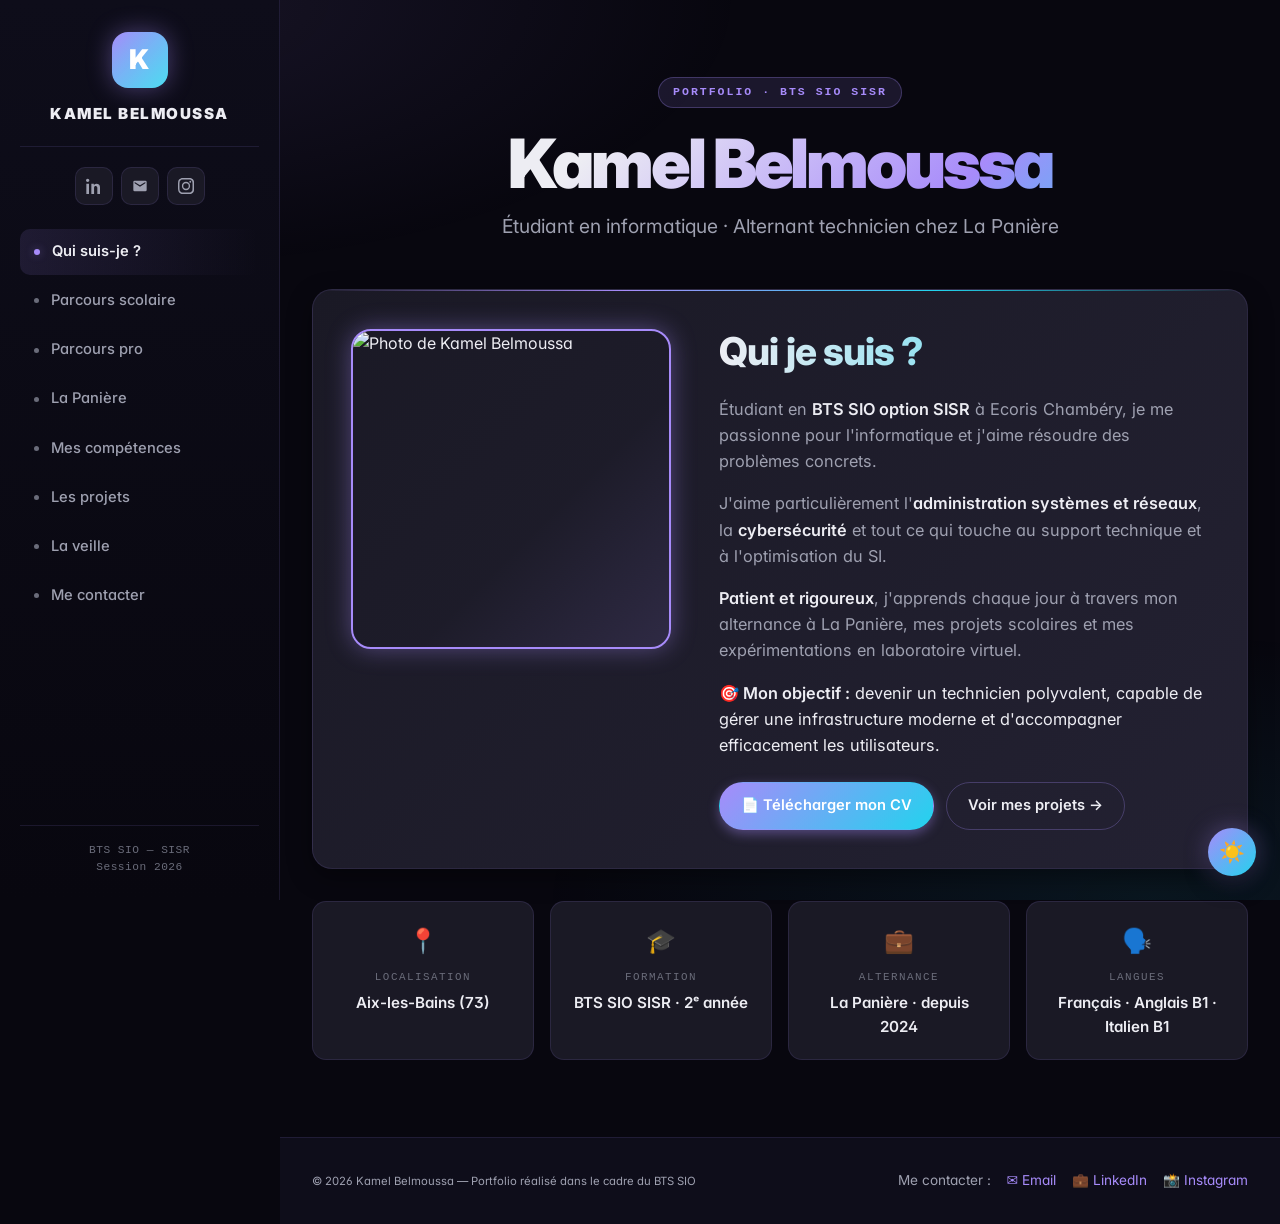
==== index.html @ 9eeab678 "Add files via upload" ====
<!doctype html>
<html lang="fr">
<head>
  <meta charset="utf-8" />
  <meta name="viewport" content="width=device-width, initial-scale=1" />
  <title>KAMEL BELMOUSSA — Portfolio</title>
  <meta name="description" content="Portfolio de Kamel Belmoussa — Étudiant BTS SIO option SISR à Ecoris Chambéry, alternant technicien informatique chez La Panière." />
  <!-- Open Graph (LinkedIn / réseaux sociaux) -->
  <meta property="og:type" content="website" />
  <meta property="og:title" content="KAMEL BELMOUSSA — Portfolio" />
  <meta property="og:description" content="Portfolio de Kamel Belmoussa — Étudiant BTS SIO option SISR à Ecoris Chambéry, alternant technicien informatique chez La Panière." />
  <meta property="og:image" content="images/photorecadree.jpg" />
  <meta property="og:locale" content="fr_FR" />
  <meta name="twitter:card" content="summary_large_image" />
  <meta name="twitter:title" content="KAMEL BELMOUSSA — Portfolio" />
  <meta name="twitter:description" content="Portfolio de Kamel Belmoussa — Étudiant BTS SIO option SISR à Ecoris Chambéry, alternant technicien informatique chez La Panière." />
  <meta name="twitter:image" content="images/photorecadree.jpg" />

  <link rel="icon" href="data:image/svg+xml,%3Csvg xmlns='http://www.w3.org/2000/svg' viewBox='0 0 100 100'%3E%3Crect width='100' height='100' rx='22' fill='%2305101a'/%3E%3Crect x='14' y='14' width='72' height='72' rx='16' fill='%2329c1b7'/%3E%3Ctext x='50' y='68' text-anchor='middle' font-size='54' font-family='Arial' font-weight='900' fill='%23fff'%3EK%3C/text%3E%3C/svg%3E" />
  <link rel="preconnect" href="https://fonts.googleapis.com" />
  <link rel="preconnect" href="https://fonts.gstatic.com" crossorigin />
  <link href="https://fonts.googleapis.com/css2?family=Inter:wght@400;500;600;700;800;900&display=swap" rel="stylesheet" />
  <link rel="stylesheet" href="style.css" />
  <script src="app.js" defer></script>
</head>
<body class="with-sidebar">

  <button id="mobile-toggle" aria-label="Menu">☰</button>

  <aside class="sidebar">
    <a class="brand" href="index.html">
      <div class="brand-logo">K</div>
      KAMEL BELMOUSSA
    </a>

    <div class="social-icons">
      <a href="https://www.linkedin.com/in/kamel-belmoussa-8895262b4/" target="_blank" rel="noopener" aria-label="LinkedIn" title="LinkedIn">
        <svg xmlns="http://www.w3.org/2000/svg" viewBox="0 0 24 24"><path d="M4.98 3.5C4.98 4.88 3.86 6 2.5 6S0 4.88 0 3.5 1.12 1 2.5 1 4.98 2.12 4.98 3.5zM.5 8.5h4V24h-4zM8 8.5h3.8v2.1h.1c.5-.9 1.7-2.1 3.6-2.1C19.4 8.5 21 10.4 21 14v10h-4v-8.6c0-2-.7-3.4-2.4-3.4-1.3 0-2.1.9-2.4 1.7-.1.3-.1.8-.1 1.3V24H8V8.5z"/></svg>
      </a>
      <a href="mailto:belmoussa01510@gmail.com" aria-label="Email" title="Email">
        <svg xmlns="http://www.w3.org/2000/svg" viewBox="0 0 24 24"><path d="M20 4H4a2 2 0 0 0-2 2v12a2 2 0 0 0 2 2h16a2 2 0 0 0 2-2V6a2 2 0 0 0-2-2zm0 4-8 5-8-5V6l8 5 8-5z"/></svg>
      </a>
      <a href="https://instagram.com/kmlb.1" target="_blank" rel="noopener" aria-label="Instagram" title="Instagram">
        <svg xmlns="http://www.w3.org/2000/svg" viewBox="0 0 24 24"><path d="M12 2.2c3.2 0 3.6 0 4.8.1 1.2.1 1.8.2 2.2.4.6.2 1 .5 1.4.9.4.4.7.8.9 1.4.2.4.4 1 .4 2.2.1 1.2.1 1.6.1 4.8s0 3.6-.1 4.8c-.1 1.2-.2 1.8-.4 2.2-.2.6-.5 1-.9 1.4-.4.4-.8.7-1.4.9-.4.2-1 .4-2.2.4-1.2.1-1.6.1-4.8.1s-3.6 0-4.8-.1c-1.2-.1-1.8-.2-2.2-.4-.6-.2-1-.5-1.4-.9-.4-.4-.7-.8-.9-1.4-.2-.4-.4-1-.4-2.2C2.2 15.6 2.2 15.2 2.2 12s0-3.6.1-4.8c.1-1.2.2-1.8.4-2.2.2-.6.5-1 .9-1.4.4-.4.8-.7 1.4-.9.4-.2 1-.4 2.2-.4C8.4 2.2 8.8 2.2 12 2.2M12 0C8.7 0 8.3 0 7.1.1 5.8.1 4.9.3 4.1.6c-.8.3-1.5.8-2.2 1.4C1.3 2.7.8 3.3.5 4.1.3 4.9.1 5.8.1 7.1 0 8.3 0 8.7 0 12s0 3.7.1 4.9c.1 1.3.3 2.2.6 3 .3.8.8 1.5 1.4 2.2.7.7 1.4 1.1 2.2 1.4.8.3 1.7.5 3 .6 1.2.1 1.6.1 4.9.1s3.7 0 4.9-.1c1.3-.1 2.2-.3 3-.6.8-.3 1.5-.8 2.2-1.4.7-.7 1.1-1.4 1.4-2.2.3-.8.5-1.7.6-3 .1-1.2.1-1.6.1-4.9s0-3.7-.1-4.9c-.1-1.3-.3-2.2-.6-3-.3-.8-.8-1.5-1.4-2.2C21.3 1.3 20.7.8 19.9.5c-.8-.2-1.7-.4-3-.4C15.7 0 15.3 0 12 0zm0 5.8A6.2 6.2 0 1 0 18.2 12 6.2 6.2 0 0 0 12 5.8zm0 10.3A4.1 4.1 0 1 1 16.1 12 4.1 4.1 0 0 1 12 16.1zm6.4-11.9a1.4 1.4 0 1 0 1.4 1.4 1.4 1.4 0 0 0-1.4-1.4z"/></svg>
      </a>
    </div>

    <nav>
    <a href="index.html" class="active">Qui suis-je ?</a>
    <a href="school.html">Parcours scolaire</a>
    <a href="work.html">Parcours pro</a>
    <a href="lapaniere.html">La Panière</a>
    <a href="skills.html">Mes compétences</a>
    <a href="projects.html">Les projets</a>
    <a href="veille.html">La veille</a>
    <a href="contact.html">Me contacter</a>
    </nav>

    <div class="sidebar-footer">
      BTS SIO — SISR<br/>Session 2026
    </div>
  </aside>

  <div class="page-layout">
    <div class="content">
      <main>

    <section class="hero section-fill">
      <div class="container">
        <div class="hero-header">
          <span class="eyebrow">Portfolio · BTS SIO SISR</span>
          <h1 class="hero-title">Kamel Belmoussa</h1>
          <p class="hero-subtitle">Étudiant en informatique · Alternant technicien chez La Panière</p>
        </div>

        <div class="hero-about">
          <div class="hero-photo">
            <img src="images/photorecadree.jpg" alt="Photo de Kamel Belmoussa" />
          </div>
          <div class="hero-text">
            <h2 style="margin-top:0">Qui je suis ?</h2>
            <p>
              Étudiant en <strong>BTS SIO option SISR</strong> à Ecoris Chambéry, je me passionne pour l'informatique et j'aime résoudre des problèmes concrets.
            </p>
            <p>
              J'aime particulièrement l'<strong>administration systèmes et réseaux</strong>, la <strong>cybersécurité</strong> et tout ce qui touche au support technique et à l'optimisation du SI.
            </p>
            <p>
              <strong>Patient et rigoureux</strong>, j'apprends chaque jour à travers mon alternance à La Panière, mes projets scolaires et mes expérimentations en laboratoire virtuel.
            </p>
            <p style="color:var(--text);">
              <strong>🎯 Mon objectif :</strong> devenir un technicien polyvalent, capable de gérer une infrastructure moderne et d'accompagner efficacement les utilisateurs.
            </p>
            <div class="hero-ctas">
              <a class="btn" href="BELMOUSSA_Kamel.pdf" target="_blank" rel="noopener">📄 Télécharger mon CV</a>
              <a class="btn ghost" href="projects.html">Voir mes projets →</a>
            </div>
          </div>
        </div>

        <div class="quick-facts">
          <div class="fact">
            <div class="fact-icon">📍</div>
            <div class="fact-label">Localisation</div>
            <div class="fact-value">Aix-les-Bains (73)</div>
          </div>
          <div class="fact">
            <div class="fact-icon">🎓</div>
            <div class="fact-label">Formation</div>
            <div class="fact-value">BTS SIO SISR · 2ᵉ année</div>
          </div>
          <div class="fact">
            <div class="fact-icon">💼</div>
            <div class="fact-label">Alternance</div>
            <div class="fact-value">La Panière · depuis 2024</div>
          </div>
          <div class="fact">
            <div class="fact-icon">🗣️</div>
            <div class="fact-label">Langues</div>
            <div class="fact-value">Français · Anglais B1 · Italien B1</div>
          </div>
        </div>
      </div>
    </section>
      </main>
    </div>
    <footer class="footer">
      <div class="container footer-inner">
        <small>© 2026 Kamel Belmoussa — Portfolio réalisé dans le cadre du BTS SIO</small>
        <div class="footer-actions">
          <span>Me contacter&nbsp;:</span>
          <a href="mailto:belmoussa01510@gmail.com">✉️ Email</a>
          <a href="https://www.linkedin.com/in/kamel-belmoussa-8895262b4/" target="_blank" rel="noopener">💼 LinkedIn</a>
          <a href="https://instagram.com/kmlb.1" target="_blank" rel="noopener">📸 Instagram</a>
        </div>
      </div>
    </footer>
  </div>

  <button id="theme-toggle" aria-label="Changer de thème" title="Changer de thème">🌙</button>
</body>
</html>
---- style.css ----
/* ============================================================
   KAMEL BELMOUSSA — Portfolio v3
   Design : "Modern Tech Editorial"
   Palette : violet électrique + cyan sur deep navy
============================================================ */

/* ===== TOKENS ===== */
:root {
  /* Surfaces */
  --bg-0: #08070f;
  --bg-1: #0e0d1a;
  --bg-2: #161523;
  --surface: #1a1925;
  --surface-2: #232132;

  /* Borders */
  --border: rgba(167, 139, 250, 0.12);
  --border-strong: rgba(167, 139, 250, 0.28);

  /* Text */
  --text: #ededf3;
  --text-muted: #9ea0b0;
  --text-dim: #6a6c7a;

  /* Accents */
  --accent: #a78bfa;          /* violet électrique */
  --accent-2: #22d3ee;        /* cyan électrique */
  --accent-warm: #fb923c;     /* ambre */
  --accent-soft: rgba(167, 139, 250, 0.12);
  --accent-glow: rgba(167, 139, 250, 0.4);
  --accent-2-glow: rgba(34, 211, 238, 0.3);

  /* Gradients réutilisables */
  --grad-primary: linear-gradient(135deg, var(--accent), var(--accent-2));
  --grad-surface: linear-gradient(135deg, var(--surface), var(--surface-2));

  /* Layout */
  --sidebar-w: 280px;
  --maxw: 1200px;

  /* Radius */
  --radius-sm: 8px;
  --radius-md: 14px;
  --radius-lg: 20px;
  --radius-full: 999px;

  /* Shadows */
  --shadow-sm: 0 1px 3px rgba(0,0,0,0.3);
  --shadow-md: 0 8px 24px rgba(0,0,0,0.4);
  --shadow-lg: 0 16px 40px rgba(0,0,0,0.5);
  --shadow-glow: 0 0 24px var(--accent-glow);
  --shadow-glow-cyan: 0 0 24px var(--accent-2-glow);

  /* Transitions */
  --t-fast: 0.15s ease;
  --t-base: 0.25s cubic-bezier(0.4, 0, 0.2, 1);
  --t-slow: 0.4s cubic-bezier(0.4, 0, 0.2, 1);

  /* Mono */
  --font-mono: 'JetBrains Mono', 'SF Mono', 'Consolas', monospace;
}

/* Light theme */
:root[data-theme="light"] {
  --bg-0: #fafafd;
  --bg-1: #ffffff;
  --bg-2: #f3f1f9;
  --surface: #ffffff;
  --surface-2: #f7f5fb;
  --border: rgba(124, 92, 250, 0.15);
  --border-strong: rgba(124, 92, 250, 0.32);
  --text: #1a1825;
  --text-muted: #565468;
  --text-dim: #8a8898;
  --accent: #7c5cff;
  --accent-soft: rgba(124, 92, 250, 0.08);
  --accent-glow: rgba(124, 92, 250, 0.25);
  --shadow-md: 0 8px 24px rgba(124, 92, 250, 0.08);
  --shadow-lg: 0 16px 40px rgba(124, 92, 250, 0.12);
}

/* ===== BASE ===== */
*, *::before, *::after { box-sizing: border-box; }
html { scroll-behavior: smooth; }
body {
  margin: 0;
  font-family: 'Inter', -apple-system, BlinkMacSystemFont, system-ui, sans-serif;
  font-size: 16px;
  line-height: 1.6;
  color: var(--text);
  background: var(--bg-0);
  -webkit-font-smoothing: antialiased;
  font-feature-settings: 'cv02', 'cv03', 'cv11', 'ss01';
}

/* Halo ambient en arrière-plan */
body::before {
  content: '';
  position: fixed;
  inset: 0;
  background:
    radial-gradient(ellipse 80% 50% at 10% 0%, rgba(167, 139, 250, 0.1), transparent 60%),
    radial-gradient(ellipse 80% 50% at 90% 100%, rgba(34, 211, 238, 0.08), transparent 60%);
  pointer-events: none;
  z-index: 0;
}

img { max-width: 100%; display: block; }
a { color: var(--accent); text-decoration: none; transition: color var(--t-fast); }
a:hover { color: var(--accent-2); }

/* ===== TYPOGRAPHY ===== */
h1, h2, h3, h4 {
  font-weight: 800;
  line-height: 1.15;
  letter-spacing: -0.025em;
  margin: 0 0 0.6em;
}
h1 { font-size: clamp(2.5rem, 5.5vw, 4.25rem); font-weight: 900; letter-spacing: -0.045em; }
h2 { font-size: clamp(1.75rem, 3vw, 2.5rem); }
h3 { font-size: 1.25rem; }
h4 { font-size: 1rem; }
p { margin: 0 0 1em; }
.muted { color: var(--text-muted); }
strong { color: var(--text); font-weight: 600; }

.eyebrow {
  display: inline-block;
  text-transform: uppercase;
  letter-spacing: 2px;
  font-size: 0.72rem;
  font-weight: 700;
  color: var(--accent);
  margin-bottom: 1rem;
  padding: 0.35rem 0.85rem;
  background: var(--accent-soft);
  border: 1px solid var(--border-strong);
  border-radius: var(--radius-full);
  font-family: var(--font-mono);
}

/* ===== LAYOUT ===== */
body.with-sidebar { display: flex; min-height: 100vh; position: relative; }

.sidebar {
  position: fixed;
  top: 0; left: 0; bottom: 0;
  width: var(--sidebar-w);
  background: linear-gradient(180deg, var(--bg-1), var(--bg-0));
  border-right: 1px solid var(--border);
  padding: 2rem 1.25rem 1.5rem;
  display: flex;
  flex-direction: column;
  overflow-y: auto;
  z-index: 100;
}
.sidebar::-webkit-scrollbar { width: 4px; }
.sidebar::-webkit-scrollbar-thumb { background: var(--border-strong); border-radius: 2px; }

.brand {
  display: block;
  text-align: center;
  font-weight: 900;
  font-size: 0.95rem;
  letter-spacing: 1.5px;
  color: var(--text);
  text-decoration: none;
  padding-bottom: 1.25rem;
  margin-bottom: 1.25rem;
  border-bottom: 1px solid var(--border);
  transition: transform var(--t-base);
}
.brand:hover { transform: translateY(-2px); color: var(--text); }
.brand-logo {
  width: 56px; height: 56px;
  margin: 0 auto 0.85rem;
  background: var(--grad-primary);
  border-radius: 16px;
  box-shadow: var(--shadow-glow);
  display: flex; align-items: center; justify-content: center;
  font-size: 1.7rem; font-weight: 900; color: #fff;
  position: relative;
  overflow: hidden;
}
.brand-logo::before {
  content: '';
  position: absolute; inset: 0;
  background: linear-gradient(135deg, transparent, rgba(255,255,255,0.2));
}

.social-icons {
  display: flex; justify-content: center; gap: 0.5rem;
  margin-bottom: 1.5rem;
}
.social-icons a {
  width: 38px; height: 38px;
  display: inline-flex; align-items: center; justify-content: center;
  background: var(--surface);
  border: 1px solid var(--border);
  border-radius: 10px;
  transition: all var(--t-base);
}
.social-icons a:hover {
  background: var(--accent-soft);
  border-color: var(--accent);
  transform: translateY(-2px);
  box-shadow: 0 4px 12px var(--accent-glow);
}
.social-icons svg {
  width: 16px; height: 16px;
  fill: var(--text-muted);
  transition: fill var(--t-fast);
}
.social-icons a:hover svg { fill: var(--accent); }

.sidebar nav {
  display: flex; flex-direction: column;
  gap: 0.2rem;
  flex: 1;
}
.sidebar nav a {
  position: relative;
  display: flex; align-items: center; gap: 0.7rem;
  padding: 0.7rem 0.9rem;
  border-radius: 10px;
  color: var(--text-muted);
  text-decoration: none;
  font-weight: 500;
  font-size: 0.92rem;
  transition: all var(--t-fast);
}
.sidebar nav a::before {
  content: '';
  width: 5px; height: 5px;
  border-radius: 50%;
  background: var(--text-dim);
  transition: all var(--t-base);
  flex-shrink: 0;
}
.sidebar nav a:hover {
  background: var(--surface);
  color: var(--text);
}
.sidebar nav a:hover::before { background: var(--accent); }
.sidebar nav a.active {
  background: linear-gradient(90deg, var(--accent-soft), transparent);
  color: var(--text);
  font-weight: 600;
}
.sidebar nav a.active::before {
  background: var(--accent);
  box-shadow: 0 0 8px var(--accent-glow);
  width: 6px; height: 6px;
}

.sidebar-footer {
  margin-top: 1.5rem;
  padding-top: 1rem;
  border-top: 1px solid var(--border);
  text-align: center;
  font-size: 0.7rem;
  color: var(--text-dim);
  line-height: 1.5;
  letter-spacing: 0.5px;
  font-family: var(--font-mono);
}

.page-layout {
  margin-left: var(--sidebar-w);
  width: calc(100% - var(--sidebar-w));
  min-height: 100vh;
  display: flex;
  flex-direction: column;
  position: relative;
  z-index: 1;
}
.content { flex: 1; }

.container {
  width: min(var(--maxw), 100%);
  margin: 0 auto;
  padding: 0 clamp(1rem, 3vw, 2rem);
}

.section { padding: clamp(2rem, 5vw, 4rem) 0; }
.section-fill { padding: clamp(3rem, 6vw, 5rem) 0; }

/* ===== HERO ===== */
.hero { position: relative; }
.hero-header { text-align: center; margin-bottom: 3rem; }
.hero-title {
  background: linear-gradient(135deg, var(--text) 30%, var(--accent) 70%, var(--accent-2));
  -webkit-background-clip: text;
  background-clip: text;
  -webkit-text-fill-color: transparent;
  margin-bottom: 0.5rem;
}
.hero-subtitle {
  color: var(--text-muted);
  font-size: clamp(1rem, 1.5vw, 1.2rem);
  max-width: 620px;
  margin: 0 auto;
}

.hero-about {
  display: grid;
  grid-template-columns: minmax(0, 320px) 1fr;
  gap: clamp(1.5rem, 4vw, 3rem);
  align-items: start;
  background: var(--grad-surface);
  border: 1px solid var(--border);
  border-radius: var(--radius-lg);
  padding: clamp(1.5rem, 3vw, 2.5rem);
  box-shadow: var(--shadow-md);
  margin-bottom: 2rem;
  position: relative;
  overflow: hidden;
}
.hero-about::before {
  content: '';
  position: absolute;
  top: 0; left: 0; right: 0;
  height: 1px;
  background: linear-gradient(90deg, transparent, var(--accent), var(--accent-2), transparent);
}
.hero-photo {
  position: relative;
  aspect-ratio: 1;
  border-radius: var(--radius-lg);
  overflow: hidden;
  border: 2px solid var(--accent);
  box-shadow: var(--shadow-glow);
}
.hero-photo img {
  width: 100%; height: 100%;
  object-fit: cover;
}
.hero-photo::after {
  content: '';
  position: absolute; inset: 0;
  background: linear-gradient(135deg, transparent 60%, var(--accent-soft));
  pointer-events: none;
}
.hero-text h2 {
  margin-top: 0;
  background: linear-gradient(90deg, var(--text), var(--accent-2));
  -webkit-background-clip: text;
  background-clip: text;
  -webkit-text-fill-color: transparent;
}
.hero-text p {
  color: var(--text-muted);
  font-size: 1.02rem;
}

.hero-ctas {
  display: flex; gap: 0.75rem;
  flex-wrap: wrap;
  margin-top: 1.5rem;
}

.quick-facts {
  display: grid;
  grid-template-columns: repeat(auto-fit, minmax(180px, 1fr));
  gap: 1rem;
}
.fact {
  background: var(--surface);
  border: 1px solid var(--border);
  border-radius: var(--radius-md);
  padding: 1.25rem;
  text-align: center;
  transition: all var(--t-base);
  position: relative;
  overflow: hidden;
}
.fact::before {
  content: '';
  position: absolute;
  top: 0; left: 0; right: 0;
  height: 2px;
  background: var(--grad-primary);
  opacity: 0;
  transition: opacity var(--t-base);
}
.fact:hover {
  border-color: var(--border-strong);
  transform: translateY(-3px);
  box-shadow: var(--shadow-md);
}
.fact:hover::before { opacity: 1; }
.fact-icon { font-size: 1.5rem; margin-bottom: 0.5rem; }
.fact-label {
  font-size: 0.68rem;
  text-transform: uppercase;
  letter-spacing: 1.5px;
  color: var(--text-dim);
  margin-bottom: 0.3rem;
  font-family: var(--font-mono);
}
.fact-value {
  color: var(--text);
  font-weight: 600;
  font-size: 0.95rem;
}

/* ===== BUTTONS ===== */
.btn {
  display: inline-flex; align-items: center; gap: 0.4rem;
  padding: 0.7rem 1.3rem;
  background: var(--grad-primary);
  color: #fff;
  font-weight: 600;
  font-size: 0.92rem;
  border: 1px solid transparent;
  border-radius: var(--radius-full);
  cursor: pointer;
  transition: all var(--t-base);
  text-decoration: none;
  box-shadow: 0 4px 12px var(--accent-glow);
  font-family: inherit;
}
.btn:hover {
  transform: translateY(-2px);
  box-shadow: 0 10px 24px var(--accent-glow);
  color: #fff;
}
.btn:active { transform: translateY(0); }
.btn.ghost {
  background: transparent;
  color: var(--text);
  border-color: var(--border-strong);
  box-shadow: none;
}
.btn.ghost:hover {
  background: var(--accent-soft);
  border-color: var(--accent);
  color: var(--accent);
}

/* ===== SKILLS ===== */
.skills-grid {
  display: grid;
  grid-template-columns: repeat(auto-fill, minmax(280px, 1fr));
  gap: 1.25rem;
  margin-bottom: 2.5rem;
}
.skill-card {
  background: var(--grad-surface);
  border: 1px solid var(--border);
  border-radius: var(--radius-md);
  padding: 1.6rem;
  transition: all var(--t-base);
  position: relative;
  overflow: hidden;
}
.skill-card::before {
  content: '';
  position: absolute; inset: 0;
  background: radial-gradient(circle at 100% 0%, var(--accent-soft), transparent 50%);
  opacity: 0;
  transition: opacity var(--t-base);
  pointer-events: none;
}
.skill-card:hover {
  border-color: var(--border-strong);
  transform: translateY(-4px);
  box-shadow: var(--shadow-md);
}
.skill-card:hover::before { opacity: 1; }
.skill-icon { font-size: 1.85rem; margin-bottom: 0.6rem; }
.skill-card h3 {
  color: var(--text);
  margin-bottom: 0.9rem;
  font-size: 1.1rem;
}
.skill-card ul {
  list-style: none;
  padding: 0; margin: 0;
}
.skill-card ul li {
  position: relative;
  padding-left: 1.3rem;
  margin-bottom: 0.5rem;
  color: var(--text-muted);
  font-size: 0.9rem;
  line-height: 1.5;
}
.skill-card ul li::before {
  content: '→';
  position: absolute;
  left: 0;
  color: var(--accent);
  font-weight: 700;
}

/* ===== TABS ===== */
.tabs {
  display: inline-flex;
  background: var(--surface);
  border: 1px solid var(--border);
  border-radius: var(--radius-full);
  padding: 0.3rem;
  margin-bottom: 1.5rem;
  flex-wrap: wrap;
  gap: 0.2rem;
}
.tab {
  padding: 0.55rem 1.1rem;
  background: transparent;
  border: none;
  color: var(--text-muted);
  font-weight: 600;
  font-size: 0.9rem;
  border-radius: var(--radius-full);
  cursor: pointer;
  transition: all var(--t-base);
  font-family: inherit;
}
.tab:hover { color: var(--text); }
.tab.active {
  background: var(--grad-primary);
  color: #fff;
  box-shadow: var(--shadow-glow);
}
.cards-grid.hidden { display: none; }

/* ===== PROJECTS ===== */
.cards-grid {
  display: grid;
  grid-template-columns: repeat(auto-fill, minmax(330px, 1fr));
  gap: 1.25rem;
}
.project {
  background: var(--grad-surface);
  border: 1px solid var(--border);
  border-radius: var(--radius-md);
  overflow: hidden;
  transition: all var(--t-base);
  display: flex;
  flex-direction: column;
}
.project:hover {
  border-color: var(--accent);
  transform: translateY(-4px);
  box-shadow: var(--shadow-md), var(--shadow-glow);
}
.project-figure {
  height: 140px;
  display: flex; align-items: center; justify-content: center;
  background: var(--bg-1);
  border-bottom: 1px solid var(--border);
  padding: 1.5rem;
  position: relative;
  overflow: hidden;
}
.project-figure::before {
  content: '';
  position: absolute; inset: 0;
  background:
    radial-gradient(circle at 20% 50%, var(--accent-soft), transparent 60%),
    radial-gradient(circle at 80% 50%, rgba(34, 211, 238, 0.08), transparent 60%);
}
.project-figure.logo img {
  max-height: 70px;
  max-width: 70%;
  object-fit: contain;
  position: relative;
  z-index: 1;
  filter: drop-shadow(0 4px 12px rgba(0,0,0,0.4));
}
.project-body {
  padding: 1.25rem;
  display: flex;
  flex-direction: column;
  flex: 1;
}
.project-body h3 {
  color: var(--text);
  margin-bottom: 0.5rem;
  font-size: 1.08rem;
}
.project-desc {
  color: var(--text-muted);
  font-size: 0.9rem;
  line-height: 1.55;
  margin-bottom: 1rem;
}
.project-tags {
  display: flex;
  flex-wrap: wrap;
  gap: 0.4rem;
  margin-bottom: 1rem;
}
.tag {
  padding: 0.2rem 0.7rem;
  background: var(--surface-2);
  border: 1px solid var(--border);
  color: var(--text-muted);
  border-radius: var(--radius-full);
  font-size: 0.7rem;
  font-weight: 600;
  font-family: var(--font-mono);
}
.project-actions {
  margin-top: auto;
  display: flex;
  flex-wrap: wrap;
  gap: 0.5rem;
}

/* ===== PROJECT DETAILS (expandable) ===== */
.project-details {
  margin: 0.6rem 0 0.8rem;
  padding-top: 0.8rem;
  border-top: 1px dashed var(--border);
}
.project-details summary {
  cursor: pointer;
  font-weight: 600;
  color: var(--accent);
  font-size: 0.85rem;
  list-style: none;
  user-select: none;
  display: inline-flex;
  align-items: center;
  gap: 0.4rem;
  padding: 0.45rem 0.9rem;
  border-radius: var(--radius-full);
  background: var(--accent-soft);
  border: 1px solid var(--border-strong);
  transition: all var(--t-base);
}
.project-details summary::-webkit-details-marker { display: none; }
.project-details summary::before {
  content: '▶';
  font-size: 0.6rem;
  transition: transform var(--t-base);
}
.project-details[open] summary::before {
  transform: rotate(90deg);
}
.project-details summary:hover {
  background: var(--accent);
  color: #fff;
  border-color: var(--accent);
}

.detail-block {
  margin-top: 0.85rem;
  padding: 0.95rem 1.05rem;
  background: var(--bg-1);
  border-radius: 10px;
  border-left: 3px solid var(--accent);
}
.detail-block h4 {
  margin: 0 0 0.4rem;
  font-size: 0.92rem;
  color: var(--text);
  font-weight: 700;
}
.detail-block p, .detail-block li {
  margin: 0;
  color: var(--text-muted);
  font-size: 0.87rem;
  line-height: 1.55;
}
.detail-block ul {
  margin: 0.3rem 0 0;
  padding-left: 1.2rem;
}
.detail-block li { margin-bottom: 0.25rem; }
.detail-block strong { color: var(--text); }

.tag-mini {
  display: inline-block;
  padding: 0.18rem 0.55rem;
  margin: 0.1rem 0.15rem 0.1rem 0;
  background: var(--surface);
  border: 1px solid var(--border-strong);
  color: var(--text);
  border-radius: 6px;
  font-size: 0.72rem;
  font-weight: 500;
  font-family: var(--font-mono);
}

/* ===== COMPETENCE TABLE ===== */
.competence-bloc {
  background: var(--grad-surface);
  border: 1px solid var(--border);
  border-radius: var(--radius-lg);
  padding: 1.6rem;
  margin-bottom: 1.5rem;
  position: relative;
  overflow: hidden;
}
.competence-bloc::before {
  content: '';
  position: absolute;
  top: 0; left: 0; bottom: 0;
  width: 4px;
  background: linear-gradient(180deg, var(--accent), var(--accent-2));
}
.competence-bloc-header {
  display: flex;
  gap: 1rem;
  align-items: flex-start;
  margin-bottom: 1.2rem;
  padding-bottom: 1rem;
  border-bottom: 1px solid var(--border);
}
.bloc-num {
  display: inline-flex; align-items: center; justify-content: center;
  min-width: 60px;
  height: 60px;
  padding: 0 0.5rem;
  background: var(--grad-primary);
  color: #fff;
  font-weight: 900;
  font-size: 1.5rem;
  border-radius: 14px;
  box-shadow: var(--shadow-glow);
  flex-shrink: 0;
  letter-spacing: -0.02em;
  font-family: var(--font-mono);
}
.bloc-num.bloc-sisr {
  background: linear-gradient(135deg, var(--accent-2), #06b6d4);
  box-shadow: var(--shadow-glow-cyan);
}
.competence-bloc-header h3 {
  margin: 0 0 0.3rem;
  font-size: 1.15rem;
  color: var(--text);
}
.competence-bloc-header h3 small {
  color: var(--accent);
  font-weight: 600;
  font-size: 0.85rem;
}
.competence-bloc-header p {
  margin: 0;
  color: var(--text-muted);
  font-size: 0.9rem;
}

.competence-table-wrapper {
  overflow-x: auto;
  border-radius: var(--radius-sm);
}
.competence-table {
  width: 100%;
  border-collapse: collapse;
  font-size: 0.9rem;
  min-width: 600px;
}
.competence-table thead th {
  text-align: left;
  padding: 0.85rem 1rem;
  background: var(--bg-1);
  color: var(--text-muted);
  font-weight: 700;
  font-size: 0.7rem;
  text-transform: uppercase;
  letter-spacing: 1.5px;
  border-bottom: 1px solid var(--border-strong);
  font-family: var(--font-mono);
}
.competence-table tbody td {
  padding: 0.95rem 1rem;
  border-bottom: 1px solid var(--border);
  color: var(--text);
  vertical-align: top;
}
.competence-table tbody tr {
  transition: background var(--t-fast);
}
.competence-table tbody tr:hover {
  background: var(--accent-soft);
}
.competence-table tbody tr:last-child td { border-bottom: none; }
.competence-table td:first-child {
  color: var(--accent);
  white-space: nowrap;
  font-size: 0.95rem;
  width: 100px;
  font-family: var(--font-mono);
  font-weight: 700;
}
.competence-table td:nth-child(2) {
  color: var(--text-muted);
}

.proj-tag {
  display: inline-block;
  padding: 0.22rem 0.65rem;
  margin: 0.18rem 0.18rem 0.18rem 0;
  background: var(--accent-soft);
  border: 1px solid var(--border-strong);
  color: var(--accent);
  border-radius: var(--radius-full);
  font-size: 0.74rem;
  font-weight: 600;
  white-space: nowrap;
}
.proj-tag.pro {
  background: rgba(34, 211, 238, 0.1);
  border-color: rgba(34, 211, 238, 0.3);
  color: var(--accent-2);
}
.proj-tag.school {
  background: rgba(251, 146, 60, 0.1);
  border-color: rgba(251, 146, 60, 0.3);
  color: var(--accent-warm);
}

/* ===== VEILLE ===== */
.veille-intro {
  background: var(--grad-surface);
  border: 1px solid var(--border);
  border-radius: var(--radius-md);
  padding: 1.5rem 1.8rem;
  margin-bottom: 1.5rem;
  position: relative;
  overflow: hidden;
}
.veille-intro::before {
  content: '';
  position: absolute;
  top: 0; left: 0; right: 0;
  height: 2px;
  background: linear-gradient(90deg, var(--accent), var(--accent-2), transparent);
}
.veille-intro p { margin: 0; color: var(--text-muted); }
.veille-intro p + p { margin-top: 0.5rem; }

.veille-filters {
  display: flex;
  gap: 0.5rem;
  flex-wrap: wrap;
  margin-bottom: 1.5rem;
  position: relative;
  z-index: 2;
}
.filter-btn {
  padding: 0.55rem 1.1rem;
  background: var(--surface);
  border: 1px solid var(--border);
  color: var(--text-muted);
  border-radius: var(--radius-full);
  cursor: pointer;
  font-size: 0.85rem;
  font-weight: 600;
  transition: all var(--t-base);
  font-family: inherit;
  display: inline-flex;
  align-items: center;
  gap: 0.4rem;
}
.filter-btn:hover {
  color: var(--text);
  border-color: var(--border-strong);
  transform: translateY(-1px);
}
.filter-btn.active {
  background: var(--grad-primary);
  border-color: transparent;
  color: #fff;
  box-shadow: var(--shadow-glow);
}

.veille-grid {
  display: grid;
  grid-template-columns: repeat(auto-fill, minmax(340px, 1fr));
  gap: 1.2rem;
}
.veille-item {
  background: var(--grad-surface);
  border: 1px solid var(--border);
  border-radius: var(--radius-md);
  padding: 1.5rem;
  transition: all var(--t-base);
  display: flex;
  flex-direction: column;
  position: relative;
  overflow: hidden;
  text-decoration: none;
  color: inherit;
}
a.veille-item { cursor: pointer; }
.veille-item::before {
  content: '';
  position: absolute;
  top: 0; left: 0;
  width: 3px;
  height: 100%;
  background: linear-gradient(180deg, var(--accent), var(--accent-2));
  transform: scaleY(0);
  transform-origin: top;
  transition: transform var(--t-base);
}
.veille-item:hover {
  border-color: var(--border-strong);
  transform: translateY(-3px);
  box-shadow: var(--shadow-md);
}
.veille-item:hover::before { transform: scaleY(1); }
.veille-meta {
  display: flex;
  justify-content: space-between;
  align-items: center;
  font-size: 0.7rem;
  color: var(--text-dim);
  text-transform: uppercase;
  letter-spacing: 1px;
  font-weight: 700;
  margin-bottom: 0.6rem;
  font-family: var(--font-mono);
}
.veille-source { color: var(--accent); }
.veille-item h3 {
  margin: 0 0 0.6rem;
  font-size: 1.05rem;
  line-height: 1.35;
  color: var(--text);
  transition: color var(--t-fast);
}
a.veille-item:hover h3 { color: var(--accent); }
.veille-item p {
  color: var(--text-muted);
  font-size: 0.9rem;
  margin: 0 0 1rem;
  flex: 1;
}
.veille-item .read-more {
  color: var(--accent);
  font-weight: 600;
  font-size: 0.88rem;
  display: inline-flex;
  align-items: center;
  gap: 0.3rem;
  transition: gap var(--t-base);
  margin-top: auto;
}
a.veille-item:hover .read-more { gap: 0.6rem; }
.veille-theme {
  display: inline-block;
  padding: 0.2rem 0.65rem;
  background: var(--bg-1);
  border: 1px solid var(--border);
  border-radius: var(--radius-full);
  font-size: 0.68rem;
  color: var(--text-muted);
  margin-bottom: 0.8rem;
  font-weight: 600;
  width: fit-content;
  font-family: var(--font-mono);
  text-transform: uppercase;
  letter-spacing: 1px;
}

/* ===== TIMELINE ===== */
.timeline-card {
  background: var(--grad-surface);
  border: 1px solid var(--border);
  border-radius: var(--radius-lg);
  padding: 2rem 2rem 1rem;
  position: relative;
  overflow: hidden;
}
.timeline-card::before {
  content: '';
  position: absolute;
  top: 0; left: 0; right: 0;
  height: 1px;
  background: linear-gradient(90deg, transparent, var(--accent), var(--accent-2), transparent);
}
.timeline {
  list-style: none;
  margin: 0;
  padding: 0 0 0 1.5rem;
  position: relative;
}
.timeline::before {
  content: '';
  position: absolute;
  left: 5px;
  top: 8px;
  bottom: 8px;
  width: 2px;
  background: linear-gradient(180deg, var(--accent), var(--accent-2));
  opacity: 0.5;
}
.timeline-item {
  position: relative;
  padding: 0 0 1.5rem 1.2rem;
}
.timeline-item:last-child { padding-bottom: 0; }
.timeline-dot {
  position: absolute;
  left: -1.55rem;
  top: 0.4rem;
  width: 14px;
  height: 14px;
  border-radius: 50%;
  background: var(--accent);
  border: 3px solid var(--bg-0);
  box-shadow: 0 0 0 2px var(--accent), 0 0 12px var(--accent-glow);
}
.timeline-title {
  margin: 0 0 0.3rem;
  color: var(--text);
  font-size: 1.05rem;
  font-weight: 700;
}
.timeline-range {
  font-size: 0.78rem;
  color: var(--accent);
  font-weight: 600;
  text-transform: uppercase;
  letter-spacing: 1px;
  margin-bottom: 0.5rem;
  font-family: var(--font-mono);
}
.timeline-desc {
  color: var(--text-muted);
  font-size: 0.92rem;
  line-height: 1.55;
  margin: 0;
}

/* ===== INFO GRID / CARDS (lapaniere) ===== */
.info-grid {
  display: grid;
  grid-template-columns: repeat(auto-fit, minmax(280px, 1fr));
  gap: 1.1rem;
  margin-top: 1.5rem;
}
.info-card {
  background: var(--grad-surface);
  border: 1px solid var(--border);
  border-radius: var(--radius-md);
  padding: 1.4rem;
  transition: all var(--t-base);
  position: relative;
  overflow: hidden;
}
.info-card::before {
  content: '';
  position: absolute;
  top: 0; left: 0;
  width: 100%;
  height: 2px;
  background: var(--grad-primary);
  transform: scaleX(0);
  transform-origin: left;
  transition: transform var(--t-base);
}
.info-card:hover {
  transform: translateY(-3px);
  border-color: var(--border-strong);
  box-shadow: var(--shadow-md);
}
.info-card:hover::before { transform: scaleX(1); }
.info-card h4 {
  margin: 0 0 0.5rem;
  font-size: 1rem;
  color: var(--text);
}
.info-card p {
  margin: 0;
  color: var(--text-muted);
  font-size: 0.9rem;
  line-height: 1.55;
}

/* ===== COMPANY CARD (lapaniere) ===== */
.company-card {
  background: var(--grad-surface);
  border: 1px solid var(--border);
  border-radius: var(--radius-lg);
  padding: clamp(1.5rem, 3vw, 2.2rem);
  margin-bottom: 1.5rem;
  position: relative;
  overflow: hidden;
}
.company-card::before {
  content: '';
  position: absolute;
  top: 0; left: 0; right: 0;
  height: 1px;
  background: linear-gradient(90deg, transparent, var(--accent), var(--accent-2), transparent);
}
.company-card h3 { color: var(--text); }
.company-card p { color: var(--text-muted); }

/* ===== FOOTER ===== */
.footer {
  margin-top: auto;
  padding: 2rem 0;
  border-top: 1px solid var(--border);
  background: var(--bg-1);
  font-size: 0.85rem;
  color: var(--text-muted);
}
.footer-inner {
  display: flex;
  justify-content: space-between;
  align-items: center;
  flex-wrap: wrap;
  gap: 1rem;
}
.footer-actions {
  display: flex;
  gap: 1rem;
  align-items: center;
  flex-wrap: wrap;
}

/* ===== CTA BLOCK ===== */
.cta-block {
  margin-top: 2rem;
  padding: 1.85rem;
  background: linear-gradient(135deg, var(--accent-soft), rgba(34, 211, 238, 0.05));
  border: 1px solid var(--border-strong);
  border-radius: var(--radius-md);
  text-align: center;
  position: relative;
  overflow: hidden;
}
.cta-block::before {
  content: '';
  position: absolute;
  top: 0; left: 0; right: 0;
  height: 2px;
  background: var(--grad-primary);
}
.cta-block h3 { margin: 0 0 0.6rem; }
.cta-block p {
  color: var(--text-muted);
  margin-bottom: 1rem;
}
.cta-block .btn { margin: 0.25rem; }

/* ===== ANIMATIONS ===== */
@keyframes fadeInUp {
  from { opacity: 0; transform: translateY(15px); }
  to { opacity: 1; transform: translateY(0); }
}
.hero-about, .skill-card, .project, .veille-item,
.timeline-item, .fact, .info-card, .competence-bloc {
  animation: fadeInUp 0.5s cubic-bezier(0.4, 0, 0.2, 1) backwards;
}
.skill-card:nth-child(1), .project:nth-child(1), .veille-item:nth-child(1),
.fact:nth-child(1), .timeline-item:nth-child(1), .info-card:nth-child(1) { animation-delay: 0.05s; }
.skill-card:nth-child(2), .project:nth-child(2), .veille-item:nth-child(2),
.fact:nth-child(2), .timeline-item:nth-child(2), .info-card:nth-child(2) { animation-delay: 0.12s; }
.skill-card:nth-child(3), .project:nth-child(3), .veille-item:nth-child(3),
.fact:nth-child(3), .timeline-item:nth-child(3), .info-card:nth-child(3) { animation-delay: 0.19s; }
.skill-card:nth-child(4), .project:nth-child(4), .veille-item:nth-child(4),
.fact:nth-child(4), .timeline-item:nth-child(4), .info-card:nth-child(4) { animation-delay: 0.26s; }
.skill-card:nth-child(5), .project:nth-child(5), .veille-item:nth-child(5),
.info-card:nth-child(5) { animation-delay: 0.33s; }
.skill-card:nth-child(6), .project:nth-child(6), .veille-item:nth-child(6),
.info-card:nth-child(6) { animation-delay: 0.40s; }

/* ===== TOGGLE BUTTONS (mobile/theme) ===== */
#mobile-toggle {
  display: none;
  position: fixed;
  top: 1rem;
  left: 1rem;
  z-index: 200;
  width: 44px; height: 44px;
  background: var(--surface);
  border: 1px solid var(--border-strong);
  border-radius: 12px;
  color: var(--text);
  font-size: 1.2rem;
  cursor: pointer;
  backdrop-filter: blur(10px);
}

#theme-toggle {
  position: fixed;
  bottom: 1.5rem;
  right: 1.5rem;
  width: 48px; height: 48px;
  border-radius: 50%;
  background: var(--grad-primary);
  color: #fff;
  border: none;
  font-size: 1.3rem;
  cursor: pointer;
  box-shadow: var(--shadow-md), var(--shadow-glow);
  transition: all var(--t-base);
  z-index: 100;
}
#theme-toggle:hover {
  transform: rotate(20deg) scale(1.05);
}

/* ===== RESPONSIVE ===== */
@media (max-width: 960px) {
  .hero-about { grid-template-columns: 1fr; text-align: center; }
  .hero-photo { max-width: 280px; margin: 0 auto; }
  .hero-ctas { justify-content: center; }
}

@media (max-width: 720px) {
  :root { --sidebar-w: 0px; }
  .sidebar {
    width: 280px;
    transform: translateX(-100%);
    transition: transform var(--t-base);
  }
  body.sidebar-open .sidebar { transform: translateX(0); }
  body.sidebar-open::after {
    content: '';
    position: fixed;
    inset: 0;
    background: rgba(0,0,0,0.5);
    z-index: 99;
    backdrop-filter: blur(2px);
  }
  .page-layout { margin-left: 0; width: 100%; }
  #mobile-toggle { display: flex; align-items: center; justify-content: center; }

  .competence-bloc-header { flex-direction: column; gap: 0.6rem; }
  .competence-table { font-size: 0.82rem; min-width: 500px; }
  .competence-table thead th,
  .competence-table tbody td { padding: 0.7rem 0.6rem; }
  .detail-block { padding: 0.7rem 0.85rem; }
  .footer-inner { flex-direction: column; text-align: center; }
  .timeline-card { padding: 1.5rem 1.25rem 1rem; }
}

/* ============================================================
   PATCH v4 — Page Contact + Chiffres clés
============================================================ */

/* === Stats / Chiffres clés (index.html) === */
.stats-section { margin-top: 1.5rem; }
.stats-title {
  font-size: 1rem;
  text-transform: uppercase;
  letter-spacing: 2px;
  color: var(--text-muted);
  font-weight: 700;
  margin-bottom: 1rem;
  text-align: center;
}
.fact.stat {
  text-align: center;
  padding: 1.5rem 1rem;
}
.stat-number {
  font-size: 2.4rem;
  font-weight: 900;
  color: var(--accent);
  line-height: 1;
  letter-spacing: -0.03em;
  margin-bottom: 0.5rem;
  background: linear-gradient(135deg, var(--accent), var(--accent-2));
  -webkit-background-clip: text;
  background-clip: text;
  -webkit-text-fill-color: transparent;
}
.stat-number span {
  font-size: 1.4rem;
  vertical-align: super;
  -webkit-text-fill-color: var(--accent);
  margin-left: 2px;
}
.fact.stat .fact-label {
  margin-top: 0;
  font-size: 0.78rem;
  color: var(--text);
  font-weight: 600;
}

/* === Bandeau de disponibilité === */
.availability-banner {
  display: flex;
  align-items: center;
  gap: 0.85rem;
  padding: 1rem 1.5rem;
  margin-bottom: 2rem;
  background: linear-gradient(135deg, var(--accent-soft), rgba(34, 211, 238, 0.05));
  border: 1px solid var(--border-strong);
  border-radius: var(--radius-md);
  position: relative;
  overflow: hidden;
}
.availability-banner::before {
  content: '';
  position: absolute;
  top: 0; left: 0; right: 0;
  height: 2px;
  background: var(--grad-primary);
}
.status-dot {
  width: 12px;
  height: 12px;
  border-radius: 50%;
  background: #10b981;
  box-shadow: 0 0 12px #10b981;
  flex-shrink: 0;
  animation: pulse 2s infinite;
}
@keyframes pulse {
  0%, 100% { box-shadow: 0 0 0 0 rgba(16, 185, 129, 0.7); }
  50% { box-shadow: 0 0 0 8px rgba(16, 185, 129, 0); }
}
.availability-text {
  color: var(--text);
  font-size: 0.95rem;
}
.availability-text strong {
  color: var(--accent);
}

/* === Layout 2 colonnes contact === */
.contact-layout {
  display: grid;
  grid-template-columns: minmax(0, 320px) 1fr;
  gap: 1.5rem;
  align-items: flex-start;
}

/* === Colonne infos contact === */
.contact-info h3,
.contact-form-wrap h3 {
  font-size: 1.1rem;
  margin-bottom: 1rem;
  color: var(--text);
}

.contact-card {
  display: flex;
  align-items: center;
  gap: 0.85rem;
  padding: 0.9rem 1rem;
  margin-bottom: 0.65rem;
  background: var(--grad-surface);
  border: 1px solid var(--border);
  border-radius: var(--radius-md);
  text-decoration: none;
  color: inherit;
  transition: all var(--t-base);
  position: relative;
  overflow: hidden;
}
.contact-card::before {
  content: '';
  position: absolute;
  top: 0; left: 0;
  width: 3px;
  height: 100%;
  background: var(--grad-primary);
  transform: scaleY(0);
  transform-origin: top;
  transition: transform var(--t-base);
}
a.contact-card:hover {
  border-color: var(--border-strong);
  transform: translateX(3px);
  color: inherit;
}
a.contact-card:hover::before { transform: scaleY(1); }
.contact-card.no-link { cursor: default; }
.contact-icon {
  font-size: 1.5rem;
  flex-shrink: 0;
  width: 38px;
  height: 38px;
  display: flex;
  align-items: center;
  justify-content: center;
  background: var(--bg-1);
  border-radius: 10px;
}
.contact-label {
  font-size: 0.7rem;
  text-transform: uppercase;
  letter-spacing: 1.5px;
  color: var(--text-dim);
  font-weight: 700;
  margin-bottom: 2px;
  font-family: var(--font-mono);
}
.contact-value {
  color: var(--text);
  font-weight: 500;
  font-size: 0.92rem;
  word-break: break-word;
}
.contact-value small {
  display: block;
  color: var(--text-muted);
  font-weight: 400;
  font-size: 0.78rem;
  margin-top: 2px;
}

/* === Formulaire === */
.contact-form-wrap {
  background: var(--grad-surface);
  border: 1px solid var(--border);
  border-radius: var(--radius-lg);
  padding: 1.6rem 1.8rem;
  position: relative;
  overflow: hidden;
}
.contact-form-wrap::before {
  content: '';
  position: absolute;
  top: 0; left: 0; right: 0;
  height: 2px;
  background: linear-gradient(90deg, transparent, var(--accent), var(--accent-2), transparent);
}
.form-intro {
  color: var(--text-muted);
  margin-bottom: 1.2rem;
  font-size: 0.92rem;
  line-height: 1.5;
}
.form-intro strong { color: var(--accent); }

.contact-form { display: flex; flex-direction: column; gap: 1rem; }
.form-row {
  display: grid;
  grid-template-columns: 1fr 1fr;
  gap: 1rem;
}
.form-field {
  display: flex;
  flex-direction: column;
  gap: 0.4rem;
}
.form-field label {
  font-size: 0.82rem;
  font-weight: 600;
  color: var(--text);
  letter-spacing: 0.3px;
}
.req { color: var(--accent); }

.form-field input,
.form-field select,
.form-field textarea {
  padding: 0.7rem 0.9rem;
  background: var(--bg-1);
  border: 1px solid var(--border);
  border-radius: 10px;
  color: var(--text);
  font-family: inherit;
  font-size: 0.92rem;
  transition: all var(--t-fast);
  outline: none;
}
.form-field input::placeholder,
.form-field textarea::placeholder {
  color: var(--text-dim);
}
.form-field input:focus,
.form-field select:focus,
.form-field textarea:focus {
  border-color: var(--accent);
  background: var(--surface);
  box-shadow: 0 0 0 3px var(--accent-soft);
}
.form-field textarea {
  resize: vertical;
  min-height: 110px;
  font-family: inherit;
  line-height: 1.5;
}

.form-actions {
  display: flex;
  align-items: center;
  gap: 1rem;
  flex-wrap: wrap;
  margin-top: 0.4rem;
}
.form-note {
  color: var(--text-dim);
  font-size: 0.78rem;
}

.form-feedback {
  margin-top: 0.5rem;
  padding: 0.85rem 1rem;
  border-radius: 10px;
  font-size: 0.9rem;
}
.form-feedback.success {
  background: rgba(16, 185, 129, 0.12);
  border: 1px solid rgba(16, 185, 129, 0.3);
  color: #34d399;
}
.form-feedback.error {
  background: rgba(239, 68, 68, 0.12);
  border: 1px solid rgba(239, 68, 68, 0.3);
  color: #fca5a5;
}

/* Mobile responsive */
@media (max-width: 900px) {
  .contact-layout { grid-template-columns: 1fr; }
  .form-row { grid-template-columns: 1fr; }
  .availability-banner { padding: 0.85rem 1rem; font-size: 0.9rem; }
  .stat-number { font-size: 2rem; }
}

/* ============================================================
   PATCH v5 — Contexte/Besoin toujours visibles (projets)
============================================================ */
.project-context {
  margin: 0.6rem 0 0.9rem;
  padding-top: 0.7rem;
  border-top: 1px dashed var(--border);
  display: flex;
  flex-direction: column;
  gap: 0.5rem;
}
.ctx-block {
  padding: 0.7rem 0.85rem;
  background: var(--bg-1);
  border-radius: 8px;
  border-left: 3px solid var(--accent);
}
.ctx-block h4 {
  margin: 0 0 0.3rem;
  font-size: 0.85rem;
  color: var(--text);
  font-weight: 700;
  letter-spacing: 0.2px;
}
.ctx-block p {
  margin: 0;
  color: var(--text-muted);
  font-size: 0.85rem;
  line-height: 1.5;
}
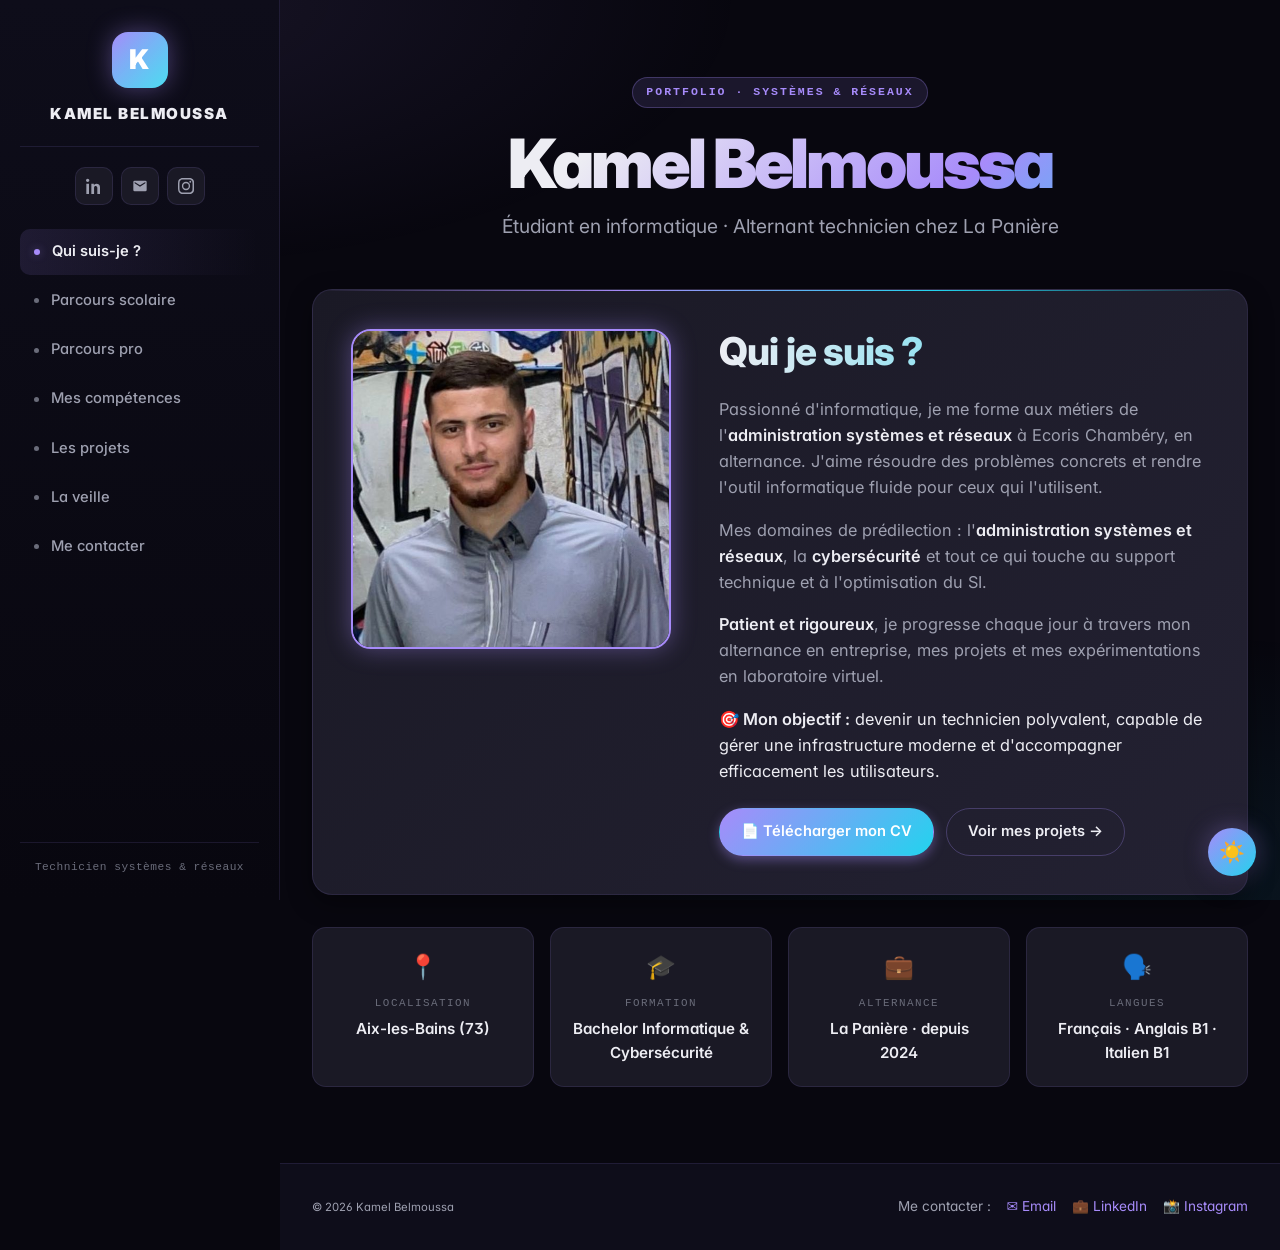
==== commit 4648ff44: "Add files via upload" ====
--- a/index.html
+++ b/index.html
@@ -4,16 +4,16 @@
   <meta charset="utf-8" />
   <meta name="viewport" content="width=device-width, initial-scale=1" />
   <title>KAMEL BELMOUSSA — Portfolio</title>
-  <meta name="description" content="Portfolio de Kamel Belmoussa — Étudiant BTS SIO option SISR à Ecoris Chambéry, alternant technicien informatique chez La Panière." />
+  <meta name="description" content="Portfolio de Kamel Belmoussa — alternant technicien informatique, administration systèmes &amp; réseaux et cybersécurité." />
   <!-- Open Graph (LinkedIn / réseaux sociaux) -->
   <meta property="og:type" content="website" />
   <meta property="og:title" content="KAMEL BELMOUSSA — Portfolio" />
-  <meta property="og:description" content="Portfolio de Kamel Belmoussa — Étudiant BTS SIO option SISR à Ecoris Chambéry, alternant technicien informatique chez La Panière." />
+  <meta property="og:description" content="Portfolio de Kamel Belmoussa — alternant technicien informatique, administration systèmes &amp; réseaux et cybersécurité." />
   <meta property="og:image" content="images/photorecadree.jpg" />
   <meta property="og:locale" content="fr_FR" />
   <meta name="twitter:card" content="summary_large_image" />
   <meta name="twitter:title" content="KAMEL BELMOUSSA — Portfolio" />
-  <meta name="twitter:description" content="Portfolio de Kamel Belmoussa — Étudiant BTS SIO option SISR à Ecoris Chambéry, alternant technicien informatique chez La Panière." />
+  <meta name="twitter:description" content="Portfolio de Kamel Belmoussa — alternant technicien informatique, administration systèmes &amp; réseaux et cybersécurité." />
   <meta name="twitter:image" content="images/photorecadree.jpg" />
 
   <link rel="icon" href="data:image/svg+xml,%3Csvg xmlns='http://www.w3.org/2000/svg' viewBox='0 0 100 100'%3E%3Crect width='100' height='100' rx='22' fill='%2305101a'/%3E%3Crect x='14' y='14' width='72' height='72' rx='16' fill='%2329c1b7'/%3E%3Ctext x='50' y='68' text-anchor='middle' font-size='54' font-family='Arial' font-weight='900' fill='%23fff'%3EK%3C/text%3E%3C/svg%3E" />
@@ -49,7 +49,6 @@
     <a href="index.html" class="active">Qui suis-je ?</a>
     <a href="school.html">Parcours scolaire</a>
     <a href="work.html">Parcours pro</a>
-    <a href="lapaniere.html">La Panière</a>
     <a href="skills.html">Mes compétences</a>
     <a href="projects.html">Les projets</a>
     <a href="veille.html">La veille</a>
@@ -57,7 +56,7 @@
     </nav>
 
     <div class="sidebar-footer">
-      BTS SIO — SISR<br/>Session 2026
+      Technicien systèmes &amp; réseaux
     </div>
   </aside>
 
@@ -68,7 +67,7 @@
     <section class="hero section-fill">
       <div class="container">
         <div class="hero-header">
-          <span class="eyebrow">Portfolio · BTS SIO SISR</span>
+          <span class="eyebrow">Portfolio · Systèmes &amp; Réseaux</span>
           <h1 class="hero-title">Kamel Belmoussa</h1>
           <p class="hero-subtitle">Étudiant en informatique · Alternant technicien chez La Panière</p>
         </div>
@@ -80,13 +79,13 @@
           <div class="hero-text">
             <h2 style="margin-top:0">Qui je suis ?</h2>
             <p>
-              Étudiant en <strong>BTS SIO option SISR</strong> à Ecoris Chambéry, je me passionne pour l'informatique et j'aime résoudre des problèmes concrets.
+              Passionné d'informatique, je me forme aux métiers de l'<strong>administration systèmes et réseaux</strong> à Ecoris Chambéry, en alternance. J'aime résoudre des problèmes concrets et rendre l'outil informatique fluide pour ceux qui l'utilisent.
             </p>
             <p>
-              J'aime particulièrement l'<strong>administration systèmes et réseaux</strong>, la <strong>cybersécurité</strong> et tout ce qui touche au support technique et à l'optimisation du SI.
+              Mes domaines de prédilection : l'<strong>administration systèmes et réseaux</strong>, la <strong>cybersécurité</strong> et tout ce qui touche au support technique et à l'optimisation du SI.
             </p>
             <p>
-              <strong>Patient et rigoureux</strong>, j'apprends chaque jour à travers mon alternance à La Panière, mes projets scolaires et mes expérimentations en laboratoire virtuel.
+              <strong>Patient et rigoureux</strong>, je progresse chaque jour à travers mon alternance en entreprise, mes projets et mes expérimentations en laboratoire virtuel.
             </p>
             <p style="color:var(--text);">
               <strong>🎯 Mon objectif :</strong> devenir un technicien polyvalent, capable de gérer une infrastructure moderne et d'accompagner efficacement les utilisateurs.
@@ -107,7 +106,7 @@
           <div class="fact">
             <div class="fact-icon">🎓</div>
             <div class="fact-label">Formation</div>
-            <div class="fact-value">BTS SIO SISR · 2ᵉ année</div>
+            <div class="fact-value">Bachelor Informatique &amp; Cybersécurité</div>
           </div>
           <div class="fact">
             <div class="fact-icon">💼</div>
@@ -126,7 +125,7 @@
     </div>
     <footer class="footer">
       <div class="container footer-inner">
-        <small>© 2026 Kamel Belmoussa — Portfolio réalisé dans le cadre du BTS SIO</small>
+        <small>© 2026 Kamel Belmoussa</small>
         <div class="footer-actions">
           <span>Me contacter&nbsp;:</span>
           <a href="mailto:belmoussa01510@gmail.com">✉️ Email</a>
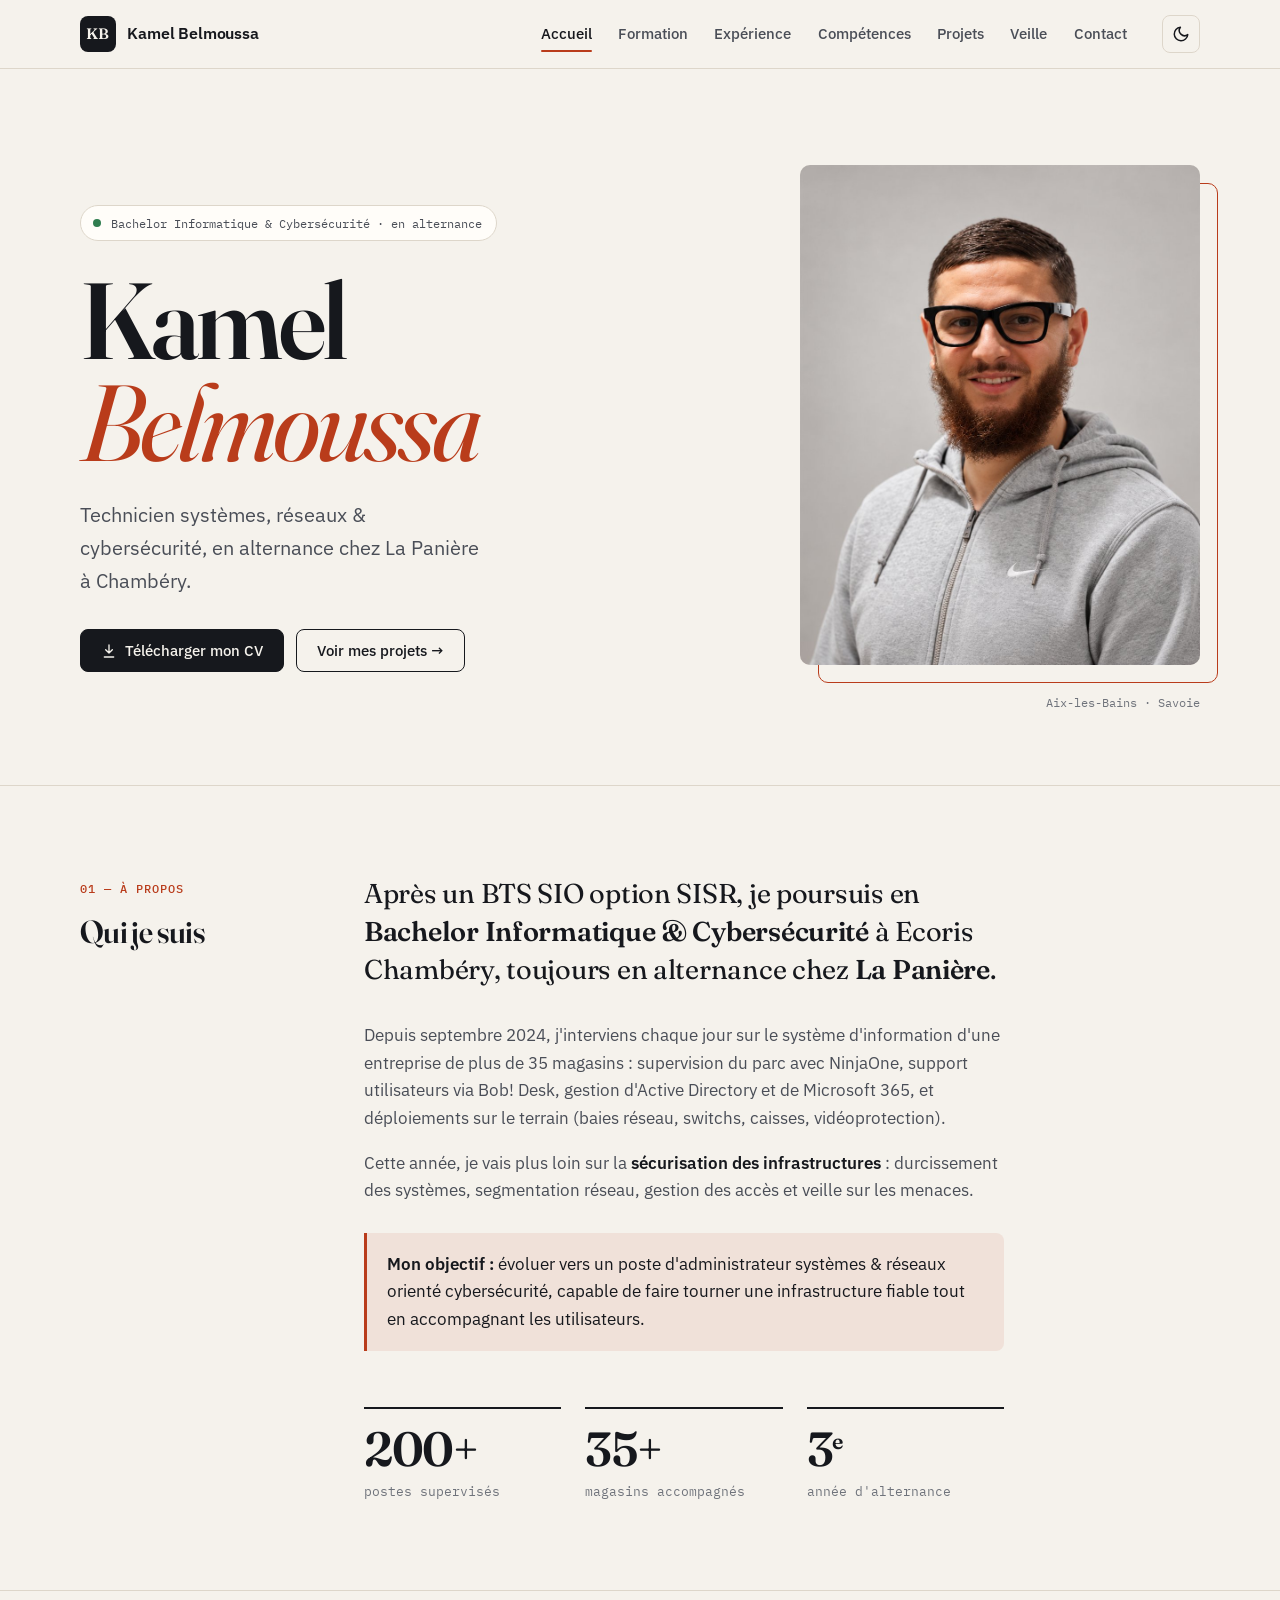
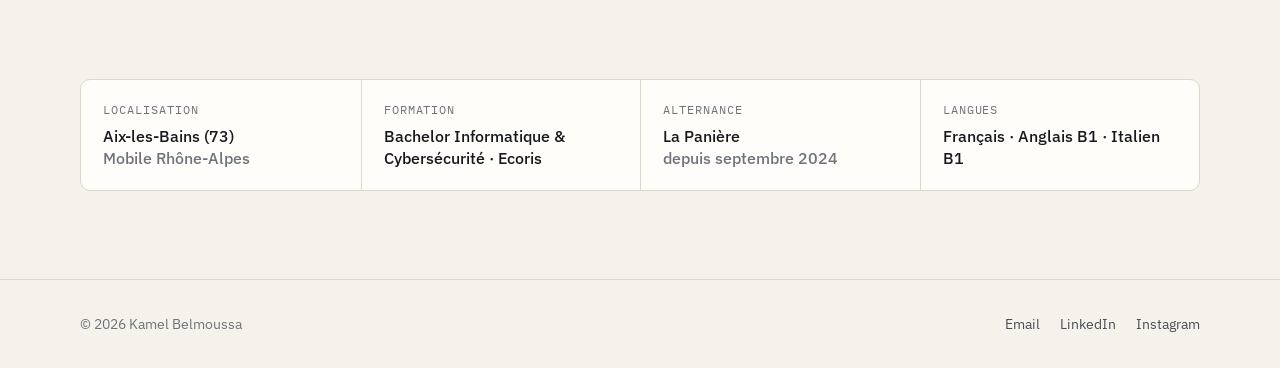
==== commit 076fc67e: "Refonte du portfolio : nouveau design, nouvelle photo, projets simplifiés - Nouveau design éditorial" ====
--- a/index.html
+++ b/index.html
@@ -2,140 +2,111 @@
 <html lang="fr">
 <head>
   <meta charset="utf-8" />
-  <meta name="viewport" content="width=device-width, initial-scale=1" />
-  <title>KAMEL BELMOUSSA — Portfolio</title>
-  <meta name="description" content="Portfolio de Kamel Belmoussa — alternant technicien informatique, administration systèmes &amp; réseaux et cybersécurité." />
-  <!-- Open Graph (LinkedIn / réseaux sociaux) -->
+  <meta name="viewport" content="width=device-width, initial-scale=1, viewport-fit=cover" />
+  <title>Kamel Belmoussa — Portfolio</title>
+  <meta name="description" content="Portfolio de Kamel Belmoussa — étudiant en Bachelor Informatique &amp; Cybersécurité, alternant technicien systèmes et réseaux chez La Panière." />
   <meta property="og:type" content="website" />
-  <meta property="og:title" content="KAMEL BELMOUSSA — Portfolio" />
-  <meta property="og:description" content="Portfolio de Kamel Belmoussa — alternant technicien informatique, administration systèmes &amp; réseaux et cybersécurité." />
-  <meta property="og:image" content="images/photorecadree.jpg" />
+  <meta property="og:title" content="Kamel Belmoussa — Portfolio" />
+  <meta property="og:description" content="Bachelor Informatique &amp; Cybersécurité · Alternant technicien systèmes et réseaux chez La Panière." />
+  <meta property="og:image" content="https://belmoussa01.github.io/images/kamel.jpg" />
   <meta property="og:locale" content="fr_FR" />
   <meta name="twitter:card" content="summary_large_image" />
-  <meta name="twitter:title" content="KAMEL BELMOUSSA — Portfolio" />
-  <meta name="twitter:description" content="Portfolio de Kamel Belmoussa — alternant technicien informatique, administration systèmes &amp; réseaux et cybersécurité." />
-  <meta name="twitter:image" content="images/photorecadree.jpg" />
-
-  <link rel="icon" href="data:image/svg+xml,%3Csvg xmlns='http://www.w3.org/2000/svg' viewBox='0 0 100 100'%3E%3Crect width='100' height='100' rx='22' fill='%2305101a'/%3E%3Crect x='14' y='14' width='72' height='72' rx='16' fill='%2329c1b7'/%3E%3Ctext x='50' y='68' text-anchor='middle' font-size='54' font-family='Arial' font-weight='900' fill='%23fff'%3EK%3C/text%3E%3C/svg%3E" />
+  <link rel="icon" href="data:image/svg+xml,%3Csvg xmlns='http://www.w3.org/2000/svg' viewBox='0 0 100 100'%3E%3Crect width='100' height='100' rx='20' fill='%2316181d'/%3E%3Ctext x='46' y='70' text-anchor='middle' font-size='60' font-family='Georgia,serif' font-weight='700' fill='%23f5f2ec'%3EK%3C/text%3E%3Ccircle cx='78' cy='68' r='7' fill='%23e4572e'/%3E%3C/svg%3E" />
   <link rel="preconnect" href="https://fonts.googleapis.com" />
   <link rel="preconnect" href="https://fonts.gstatic.com" crossorigin />
-  <link href="https://fonts.googleapis.com/css2?family=Inter:wght@400;500;600;700;800;900&display=swap" rel="stylesheet" />
+  <link href="https://fonts.googleapis.com/css2?family=Fraunces:ital,opsz,wght@0,9..144,400..700;1,9..144,400..600&family=IBM+Plex+Mono:wght@400;500&family=IBM+Plex+Sans:wght@400;500;600&display=swap" rel="stylesheet" />
   <link rel="stylesheet" href="style.css" />
+  <script>try{var t=localStorage.getItem("theme");if(t==="dark"||t==="light")document.documentElement.setAttribute("data-theme",t)}catch(e){}</script>
   <script src="app.js" defer></script>
 </head>
-<body class="with-sidebar">
+<body>
 
-  <button id="mobile-toggle" aria-label="Menu">☰</button>
+  <header class="site-header">
+    <div class="wrap header-inner">
+      <a class="brand" href="index.html"><span class="brand-mark">KB</span><span class="brand-name">Kamel Belmoussa</span></a>
+      <nav class="site-nav" id="site-nav" aria-label="Navigation principale">
+        <a href="index.html" aria-current="page">Accueil</a>
+        <a href="school.html">Formation</a>
+        <a href="work.html">Expérience</a>
+        <a href="skills.html">Compétences</a>
+        <a href="projects.html">Projets</a>
+        <a href="veille.html">Veille</a>
+        <a href="contact.html">Contact</a>
+      </nav>
+      <div class="header-actions">
+        <button id="theme-toggle" class="icon-btn" type="button" aria-label="Changer de thème" title="Changer de thème">
+          <svg class="i-moon" viewBox="0 0 24 24" fill="none" stroke="currentColor" stroke-width="2" stroke-linecap="round" stroke-linejoin="round" aria-hidden="true"><path d="M21 12.8A9 9 0 1 1 11.2 3a7 7 0 0 0 9.8 9.8z"/></svg>
+          <svg class="i-sun" viewBox="0 0 24 24" fill="none" stroke="currentColor" stroke-width="2" stroke-linecap="round" stroke-linejoin="round" aria-hidden="true"><circle cx="12" cy="12" r="4"/><path d="M12 2v2M12 20v2M4.9 4.9l1.4 1.4M17.7 17.7l1.4 1.4M2 12h2M20 12h2M4.9 19.1l1.4-1.4M17.7 6.3l1.4-1.4"/></svg>
+        </button>
+        <button id="nav-toggle" class="icon-btn nav-toggle" type="button" aria-label="Ouvrir le menu" aria-expanded="false" aria-controls="site-nav">
+          <svg viewBox="0 0 24 24" fill="none" stroke="currentColor" stroke-width="2" stroke-linecap="round" aria-hidden="true"><path d="M4 7h16M4 12h16M4 17h16"/></svg>
+        </button>
+      </div>
+    </div>
+  </header>
 
-  <aside class="sidebar">
-    <a class="brand" href="index.html">
-      <div class="brand-logo">K</div>
-      KAMEL BELMOUSSA
-    </a>
+  <main>
+    <section class="wrap hero">
+      <div class="hero-text">
+        <p class="status reveal"><span class="dot"></span>Bachelor Informatique &amp; Cybersécurité · en alternance</p>
+        <h1 class="display reveal reveal-2">Kamel<br /><em>Belmoussa</em></h1>
+        <p class="hero-role reveal reveal-3">Technicien systèmes, réseaux &amp; cybersécurité, en alternance chez La Panière à Chambéry.</p>
+        <div class="btn-row reveal reveal-3">
+          <a class="btn btn-primary" href="BELMOUSSA_Kamel.pdf" target="_blank" rel="noopener">
+            <svg viewBox="0 0 24 24" fill="none" stroke="currentColor" stroke-width="2" stroke-linecap="round" stroke-linejoin="round" aria-hidden="true"><path d="M12 3v12M7 10l5 5 5-5M5 21h14"/></svg>
+            Télécharger mon CV
+          </a>
+          <a class="btn btn-ghost" href="projects.html">Voir mes projets →</a>
+        </div>
+      </div>
+      <figure class="hero-photo reveal reveal-2">
+        <div class="photo-frame"><img src="images/kamel.jpg" width="900" height="1125" alt="Portrait de Kamel Belmoussa" /></div>
+        <figcaption>Aix-les-Bains · Savoie</figcaption>
+      </figure>
+    </section>
 
-    <div class="social-icons">
-      <a href="https://www.linkedin.com/in/kamel-belmoussa-8895262b4/" target="_blank" rel="noopener" aria-label="LinkedIn" title="LinkedIn">
-        <svg xmlns="http://www.w3.org/2000/svg" viewBox="0 0 24 24"><path d="M4.98 3.5C4.98 4.88 3.86 6 2.5 6S0 4.88 0 3.5 1.12 1 2.5 1 4.98 2.12 4.98 3.5zM.5 8.5h4V24h-4zM8 8.5h3.8v2.1h.1c.5-.9 1.7-2.1 3.6-2.1C19.4 8.5 21 10.4 21 14v10h-4v-8.6c0-2-.7-3.4-2.4-3.4-1.3 0-2.1.9-2.4 1.7-.1.3-.1.8-.1 1.3V24H8V8.5z"/></svg>
-      </a>
-      <a href="mailto:belmoussa01510@gmail.com" aria-label="Email" title="Email">
-        <svg xmlns="http://www.w3.org/2000/svg" viewBox="0 0 24 24"><path d="M20 4H4a2 2 0 0 0-2 2v12a2 2 0 0 0 2 2h16a2 2 0 0 0 2-2V6a2 2 0 0 0-2-2zm0 4-8 5-8-5V6l8 5 8-5z"/></svg>
-      </a>
-      <a href="https://instagram.com/kmlb.1" target="_blank" rel="noopener" aria-label="Instagram" title="Instagram">
-        <svg xmlns="http://www.w3.org/2000/svg" viewBox="0 0 24 24"><path d="M12 2.2c3.2 0 3.6 0 4.8.1 1.2.1 1.8.2 2.2.4.6.2 1 .5 1.4.9.4.4.7.8.9 1.4.2.4.4 1 .4 2.2.1 1.2.1 1.6.1 4.8s0 3.6-.1 4.8c-.1 1.2-.2 1.8-.4 2.2-.2.6-.5 1-.9 1.4-.4.4-.8.7-1.4.9-.4.2-1 .4-2.2.4-1.2.1-1.6.1-4.8.1s-3.6 0-4.8-.1c-1.2-.1-1.8-.2-2.2-.4-.6-.2-1-.5-1.4-.9-.4-.4-.7-.8-.9-1.4-.2-.4-.4-1-.4-2.2C2.2 15.6 2.2 15.2 2.2 12s0-3.6.1-4.8c.1-1.2.2-1.8.4-2.2.2-.6.5-1 .9-1.4.4-.4.8-.7 1.4-.9.4-.2 1-.4 2.2-.4C8.4 2.2 8.8 2.2 12 2.2M12 0C8.7 0 8.3 0 7.1.1 5.8.1 4.9.3 4.1.6c-.8.3-1.5.8-2.2 1.4C1.3 2.7.8 3.3.5 4.1.3 4.9.1 5.8.1 7.1 0 8.3 0 8.7 0 12s0 3.7.1 4.9c.1 1.3.3 2.2.6 3 .3.8.8 1.5 1.4 2.2.7.7 1.4 1.1 2.2 1.4.8.3 1.7.5 3 .6 1.2.1 1.6.1 4.9.1s3.7 0 4.9-.1c1.3-.1 2.2-.3 3-.6.8-.3 1.5-.8 2.2-1.4.7-.7 1.1-1.4 1.4-2.2.3-.8.5-1.7.6-3 .1-1.2.1-1.6.1-4.9s0-3.7-.1-4.9c-.1-1.3-.3-2.2-.6-3-.3-.8-.8-1.5-1.4-2.2C21.3 1.3 20.7.8 19.9.5c-.8-.2-1.7-.4-3-.4C15.7 0 15.3 0 12 0zm0 5.8A6.2 6.2 0 1 0 18.2 12 6.2 6.2 0 0 0 12 5.8zm0 10.3A4.1 4.1 0 1 1 16.1 12 4.1 4.1 0 0 1 12 16.1zm6.4-11.9a1.4 1.4 0 1 0 1.4 1.4 1.4 1.4 0 0 0-1.4-1.4z"/></svg>
-      </a>
-    </div>
+    <section class="section">
+      <div class="wrap split">
+        <div class="split-label">
+          <p class="kicker">01 — À propos</p>
+          <h2>Qui je suis</h2>
+        </div>
+        <div class="prose">
+          <p class="lead">Après un BTS SIO option SISR, je poursuis en <strong>Bachelor Informatique &amp; Cybersécurité</strong> à Ecoris Chambéry, toujours en alternance chez <strong>La Panière</strong>.</p>
+          <p>Depuis septembre 2024, j'interviens chaque jour sur le système d'information d'une entreprise de plus de 35 magasins : supervision du parc avec NinjaOne, support utilisateurs via Bob! Desk, gestion d'Active Directory et de Microsoft 365, et déploiements sur le terrain (baies réseau, switchs, caisses, vidéoprotection).</p>
+          <p>Cette année, je vais plus loin sur la <strong>sécurisation des infrastructures</strong> : durcissement des systèmes, segmentation réseau, gestion des accès et veille sur les menaces.</p>
+          <p class="goal"><strong>Mon objectif :</strong> évoluer vers un poste d'administrateur systèmes &amp; réseaux orienté cybersécurité, capable de faire tourner une infrastructure fiable tout en accompagnant les utilisateurs.</p>
 
-    <nav>
-    <a href="index.html" class="active">Qui suis-je ?</a>
-    <a href="school.html">Parcours scolaire</a>
-    <a href="work.html">Parcours pro</a>
-    <a href="skills.html">Mes compétences</a>
-    <a href="projects.html">Les projets</a>
-    <a href="veille.html">La veille</a>
-    <a href="contact.html">Me contacter</a>
-    </nav>
-
-    <div class="sidebar-footer">
-      Technicien systèmes &amp; réseaux
-    </div>
-  </aside>
-
-  <div class="page-layout">
-    <div class="content">
-      <main>
-
-    <section class="hero section-fill">
-      <div class="container">
-        <div class="hero-header">
-          <span class="eyebrow">Portfolio · Systèmes &amp; Réseaux</span>
-          <h1 class="hero-title">Kamel Belmoussa</h1>
-          <p class="hero-subtitle">Étudiant en informatique · Alternant technicien chez La Panière</p>
-        </div>
-
-        <div class="hero-about">
-          <div class="hero-photo">
-            <img src="images/photorecadree.jpg" alt="Photo de Kamel Belmoussa" />
-          </div>
-          <div class="hero-text">
-            <h2 style="margin-top:0">Qui je suis ?</h2>
-            <p>
-              Passionné d'informatique, je me forme aux métiers de l'<strong>administration systèmes et réseaux</strong> à Ecoris Chambéry, en alternance. J'aime résoudre des problèmes concrets et rendre l'outil informatique fluide pour ceux qui l'utilisent.
-            </p>
-            <p>
-              Mes domaines de prédilection : l'<strong>administration systèmes et réseaux</strong>, la <strong>cybersécurité</strong> et tout ce qui touche au support technique et à l'optimisation du SI.
-            </p>
-            <p>
-              <strong>Patient et rigoureux</strong>, je progresse chaque jour à travers mon alternance en entreprise, mes projets et mes expérimentations en laboratoire virtuel.
-            </p>
-            <p style="color:var(--text);">
-              <strong>🎯 Mon objectif :</strong> devenir un technicien polyvalent, capable de gérer une infrastructure moderne et d'accompagner efficacement les utilisateurs.
-            </p>
-            <div class="hero-ctas">
-              <a class="btn" href="BELMOUSSA_Kamel.pdf" target="_blank" rel="noopener">📄 Télécharger mon CV</a>
-              <a class="btn ghost" href="projects.html">Voir mes projets →</a>
-            </div>
-          </div>
-        </div>
-
-        <div class="quick-facts">
-          <div class="fact">
-            <div class="fact-icon">📍</div>
-            <div class="fact-label">Localisation</div>
-            <div class="fact-value">Aix-les-Bains (73)</div>
-          </div>
-          <div class="fact">
-            <div class="fact-icon">🎓</div>
-            <div class="fact-label">Formation</div>
-            <div class="fact-value">Bachelor Informatique &amp; Cybersécurité</div>
-          </div>
-          <div class="fact">
-            <div class="fact-icon">💼</div>
-            <div class="fact-label">Alternance</div>
-            <div class="fact-value">La Panière · depuis 2024</div>
-          </div>
-          <div class="fact">
-            <div class="fact-icon">🗣️</div>
-            <div class="fact-label">Langues</div>
-            <div class="fact-value">Français · Anglais B1 · Italien B1</div>
+          <div class="stats">
+            <div class="stat"><div class="stat-value">200+</div><div class="stat-label">postes supervisés</div></div>
+            <div class="stat"><div class="stat-value">35+</div><div class="stat-label">magasins accompagnés</div></div>
+            <div class="stat"><div class="stat-value">3<sup>e</sup></div><div class="stat-label">année d'alternance</div></div>
           </div>
         </div>
       </div>
     </section>
-      </main>
+
+    <section class="section">
+      <div class="wrap">
+        <dl class="facts">
+          <div class="fact"><dt>Localisation</dt><dd>Aix-les-Bains (73)<br /><span class="muted">Mobile Rhône-Alpes</span></dd></div>
+          <div class="fact"><dt>Formation</dt><dd>Bachelor Informatique &amp; Cybersécurité · Ecoris</dd></div>
+          <div class="fact"><dt>Alternance</dt><dd>La Panière<br /><span class="muted">depuis septembre 2024</span></dd></div>
+          <div class="fact"><dt>Langues</dt><dd>Français · Anglais B1 · Italien B1</dd></div>
+        </dl>
+      </div>
+    </section>
+  </main>
+
+  <footer class="site-footer">
+    <div class="wrap footer-inner">
+      <p>© 2026 Kamel Belmoussa</p>
+      <nav class="footer-links" aria-label="Réseaux">
+        <a href="mailto:belmoussa01510@gmail.com">Email</a>
+        <a href="https://www.linkedin.com/in/kamel-belmoussa-8895262b4/" target="_blank" rel="noopener">LinkedIn</a>
+        <a href="https://instagram.com/kmlb.1" target="_blank" rel="noopener">Instagram</a>
+      </nav>
     </div>
-    <footer class="footer">
-      <div class="container footer-inner">
-        <small>© 2026 Kamel Belmoussa</small>
-        <div class="footer-actions">
-          <span>Me contacter&nbsp;:</span>
-          <a href="mailto:belmoussa01510@gmail.com">✉️ Email</a>
-          <a href="https://www.linkedin.com/in/kamel-belmoussa-8895262b4/" target="_blank" rel="noopener">💼 LinkedIn</a>
-          <a href="https://instagram.com/kmlb.1" target="_blank" rel="noopener">📸 Instagram</a>
-        </div>
-      </div>
-    </footer>
-  </div>
-
-  <button id="theme-toggle" aria-label="Changer de thème" title="Changer de thème">🌙</button>
+  </footer>
 </body>
-</html>+</html>
--- a/style.css
+++ b/style.css
@@ -1,1547 +1,788 @@
 /* ============================================================
-   KAMEL BELMOUSSA — Portfolio v3
-   Design : "Modern Tech Editorial"
-   Palette : violet électrique + cyan sur deep navy
+   KAMEL BELMOUSSA — Portfolio v4
+   Design : éditorial « papier & encre », accent vermillon
+   Polices : Fraunces (titres) · IBM Plex Sans (texte) · IBM Plex Mono (labels)
 ============================================================ */
 
 /* ===== TOKENS ===== */
 :root {
-  /* Surfaces */
-  --bg-0: #08070f;
-  --bg-1: #0e0d1a;
-  --bg-2: #161523;
-  --surface: #1a1925;
-  --surface-2: #232132;
-
-  /* Borders */
-  --border: rgba(167, 139, 250, 0.12);
-  --border-strong: rgba(167, 139, 250, 0.28);
-
-  /* Text */
-  --text: #ededf3;
-  --text-muted: #9ea0b0;
-  --text-dim: #6a6c7a;
-
-  /* Accents */
-  --accent: #a78bfa;          /* violet électrique */
-  --accent-2: #22d3ee;        /* cyan électrique */
-  --accent-warm: #fb923c;     /* ambre */
-  --accent-soft: rgba(167, 139, 250, 0.12);
-  --accent-glow: rgba(167, 139, 250, 0.4);
-  --accent-2-glow: rgba(34, 211, 238, 0.3);
-
-  /* Gradients réutilisables */
-  --grad-primary: linear-gradient(135deg, var(--accent), var(--accent-2));
-  --grad-surface: linear-gradient(135deg, var(--surface), var(--surface-2));
-
-  /* Layout */
-  --sidebar-w: 280px;
-  --maxw: 1200px;
-
-  /* Radius */
-  --radius-sm: 8px;
-  --radius-md: 14px;
-  --radius-lg: 20px;
-  --radius-full: 999px;
-
-  /* Shadows */
-  --shadow-sm: 0 1px 3px rgba(0,0,0,0.3);
-  --shadow-md: 0 8px 24px rgba(0,0,0,0.4);
-  --shadow-lg: 0 16px 40px rgba(0,0,0,0.5);
-  --shadow-glow: 0 0 24px var(--accent-glow);
-  --shadow-glow-cyan: 0 0 24px var(--accent-2-glow);
-
-  /* Transitions */
-  --t-fast: 0.15s ease;
-  --t-base: 0.25s cubic-bezier(0.4, 0, 0.2, 1);
-  --t-slow: 0.4s cubic-bezier(0.4, 0, 0.2, 1);
-
-  /* Mono */
-  --font-mono: 'JetBrains Mono', 'SF Mono', 'Consolas', monospace;
-}
-
-/* Light theme */
-:root[data-theme="light"] {
-  --bg-0: #fafafd;
-  --bg-1: #ffffff;
-  --bg-2: #f3f1f9;
-  --surface: #ffffff;
-  --surface-2: #f7f5fb;
-  --border: rgba(124, 92, 250, 0.15);
-  --border-strong: rgba(124, 92, 250, 0.32);
-  --text: #1a1825;
-  --text-muted: #565468;
-  --text-dim: #8a8898;
-  --accent: #7c5cff;
-  --accent-soft: rgba(124, 92, 250, 0.08);
-  --accent-glow: rgba(124, 92, 250, 0.25);
-  --shadow-md: 0 8px 24px rgba(124, 92, 250, 0.08);
-  --shadow-lg: 0 16px 40px rgba(124, 92, 250, 0.12);
+  --paper: #f5f2ec;
+  --paper-2: #ece7de;
+  --card: #fffdf9;
+  --ink: #16181d;
+  --ink-2: #4a4e57;
+  --ink-3: #6f737b;
+  --line: #ddd6ca;
+  --line-strong: #c9c0b1;
+  --accent: #b93c1b;
+  --accent-soft: rgba(185, 60, 27, 0.09);
+  --ok: #2f7d4f;
+  --on-ink: #f5f2ec;
+
+  --font-display: 'Fraunces', Georgia, 'Times New Roman', serif;
+  --font-body: 'IBM Plex Sans', -apple-system, 'Segoe UI', system-ui, sans-serif;
+  --font-mono: 'IBM Plex Mono', 'SF Mono', Consolas, monospace;
+
+  --maxw: 1120px;
+  --gutter: clamp(16px, 4vw, 40px);
+  --radius: 10px;
+  --shadow: 0 1px 2px rgba(22, 24, 29, 0.04), 0 8px 24px -12px rgba(22, 24, 29, 0.12);
+  --ease: cubic-bezier(0.2, 0.7, 0.2, 1);
+
+  color-scheme: light;
+}
+
+@media (prefers-color-scheme: dark) {
+  :root:not([data-theme="light"]) {
+    --paper: #121316;
+    --paper-2: #18191d;
+    --card: #1c1e23;
+    --ink: #ece8e0;
+    --ink-2: #b0b3ba;
+    --ink-3: #868a92;
+    --line: #2c2f35;
+    --line-strong: #3d4048;
+    --accent: #ff7a4d;
+    --accent-soft: rgba(255, 122, 77, 0.12);
+    --ok: #4cc38a;
+    --on-ink: #121316;
+    --shadow: 0 1px 2px rgba(0, 0, 0, 0.3), 0 10px 30px -12px rgba(0, 0, 0, 0.6);
+    color-scheme: dark;
+  }
+}
+
+:root[data-theme="dark"] {
+  --paper: #121316;
+  --paper-2: #18191d;
+  --card: #1c1e23;
+  --ink: #ece8e0;
+  --ink-2: #b0b3ba;
+  --ink-3: #868a92;
+  --line: #2c2f35;
+  --line-strong: #3d4048;
+  --accent: #ff7a4d;
+  --accent-soft: rgba(255, 122, 77, 0.12);
+  --ok: #4cc38a;
+  --on-ink: #121316;
+  --shadow: 0 1px 2px rgba(0, 0, 0, 0.3), 0 10px 30px -12px rgba(0, 0, 0, 0.6);
+  color-scheme: dark;
 }
 
 /* ===== BASE ===== */
 *, *::before, *::after { box-sizing: border-box; }
-html { scroll-behavior: smooth; }
+html { scroll-behavior: smooth; -webkit-text-size-adjust: 100%; }
 body {
   margin: 0;
-  font-family: 'Inter', -apple-system, BlinkMacSystemFont, system-ui, sans-serif;
-  font-size: 16px;
-  line-height: 1.6;
-  color: var(--text);
-  background: var(--bg-0);
+  font-family: var(--font-body);
+  font-size: 1rem;
+  line-height: 1.65;
+  color: var(--ink);
+  background: var(--paper);
   -webkit-font-smoothing: antialiased;
-  font-feature-settings: 'cv02', 'cv03', 'cv11', 'ss01';
-}
-
-/* Halo ambient en arrière-plan */
-body::before {
+  min-height: 100vh;
+  display: flex;
+  flex-direction: column;
+}
+main { flex: 1; }
+img { max-width: 100%; display: block; height: auto; }
+a { color: inherit; }
+p { margin: 0 0 1em; }
+strong { font-weight: 600; color: var(--ink); }
+::selection { background: var(--accent); color: var(--on-ink); }
+:focus-visible { outline: 2px solid var(--accent); outline-offset: 3px; border-radius: 4px; }
+[hidden] { display: none !important; }
+
+h1, h2, h3, h4 { margin: 0 0 0.5em; line-height: 1.15; }
+h1, h2 {
+  font-family: var(--font-display);
+  font-weight: 600;
+  letter-spacing: -0.02em;
+  font-variation-settings: 'opsz' 144;
+}
+h2 { font-size: clamp(1.75rem, 3.5vw, 2.4rem); }
+h3 { font-size: 1.08rem; font-weight: 600; letter-spacing: -0.005em; }
+
+.wrap {
+  width: 100%;
+  max-width: calc(var(--maxw) + 2 * var(--gutter));
+  margin-inline: auto;
+  padding-inline: var(--gutter);
+}
+
+.kicker {
+  display: inline-block;
+  font-family: var(--font-mono);
+  font-size: 0.78rem;
+  font-weight: 500;
+  letter-spacing: 0.08em;
+  text-transform: uppercase;
+  color: var(--accent);
+  margin: 0 0 1rem;
+}
+.muted { color: var(--ink-3); }
+
+/* ===== HEADER ===== */
+.site-header {
+  position: sticky;
+  top: 0;
+  z-index: 50;
+  background: color-mix(in srgb, var(--paper) 88%, transparent);
+  -webkit-backdrop-filter: saturate(1.4) blur(10px);
+  backdrop-filter: saturate(1.4) blur(10px);
+  border-bottom: 1px solid var(--line);
+  padding-top: env(safe-area-inset-top, 0px);
+}
+.header-inner {
+  display: flex;
+  align-items: center;
+  gap: 1.5rem;
+  height: 68px;
+}
+.brand {
+  display: inline-flex;
+  align-items: center;
+  gap: 0.7rem;
+  text-decoration: none;
+  margin-right: auto;
+}
+.brand-mark {
+  display: inline-grid;
+  place-items: center;
+  width: 36px;
+  height: 36px;
+  border-radius: 8px;
+  background: var(--ink);
+  color: var(--on-ink);
+  font-family: var(--font-display);
+  font-weight: 600;
+  font-size: 0.95rem;
+  letter-spacing: 0.02em;
+  transition: background 0.2s var(--ease);
+}
+.brand:hover .brand-mark { background: var(--accent); }
+.brand-name { font-weight: 600; font-size: 0.98rem; letter-spacing: -0.01em; }
+
+.site-nav { display: flex; gap: 0.25rem; }
+.site-nav a {
+  position: relative;
+  padding: 0.45rem 0.7rem;
+  font-size: 0.92rem;
+  font-weight: 500;
+  color: var(--ink-2);
+  text-decoration: none;
+  border-radius: 6px;
+  transition: color 0.15s, background 0.15s;
+}
+.site-nav a:hover { color: var(--ink); background: var(--paper-2); }
+.site-nav a[aria-current="page"] { color: var(--ink); }
+.site-nav a[aria-current="page"]::after {
   content: '';
-  position: fixed;
-  inset: 0;
-  background:
-    radial-gradient(ellipse 80% 50% at 10% 0%, rgba(167, 139, 250, 0.1), transparent 60%),
-    radial-gradient(ellipse 80% 50% at 90% 100%, rgba(34, 211, 238, 0.08), transparent 60%);
-  pointer-events: none;
+  position: absolute;
+  left: 0.7rem;
+  right: 0.7rem;
+  bottom: 0.1rem;
+  height: 2px;
+  background: var(--accent);
+  border-radius: 2px;
+}
+
+.header-actions { display: flex; gap: 0.4rem; }
+.icon-btn {
+  display: inline-grid;
+  place-items: center;
+  width: 38px;
+  height: 38px;
+  padding: 0;
+  border: 1px solid var(--line);
+  border-radius: 8px;
+  background: transparent;
+  color: var(--ink);
+  cursor: pointer;
+  transition: border-color 0.15s, background 0.15s;
+}
+.icon-btn:hover { border-color: var(--line-strong); background: var(--paper-2); }
+.icon-btn svg { width: 18px; height: 18px; }
+.nav-toggle { display: none; }
+
+/* Icône du thème : on affiche le soleil en sombre, la lune en clair */
+.i-sun { display: none; }
+:root[data-theme="dark"] .i-sun { display: block; }
+:root[data-theme="dark"] .i-moon { display: none; }
+@media (prefers-color-scheme: dark) {
+  :root:not([data-theme="light"]) .i-sun { display: block; }
+  :root:not([data-theme="light"]) .i-moon { display: none; }
+}
+
+/* ===== BOUTONS ===== */
+.btn-row { display: flex; flex-wrap: wrap; gap: 0.75rem; }
+.btn {
+  display: inline-flex;
+  align-items: center;
+  gap: 0.5rem;
+  padding: 0.8rem 1.25rem;
+  border-radius: 8px;
+  border: 1px solid var(--ink);
+  font: 500 0.95rem/1 var(--font-body);
+  text-decoration: none;
+  cursor: pointer;
+  transition: background 0.2s var(--ease), color 0.2s var(--ease), border-color 0.2s var(--ease), transform 0.2s var(--ease);
+}
+.btn:hover { transform: translateY(-1px); }
+.btn-primary { background: var(--ink); color: var(--on-ink); }
+.btn-primary:hover { background: var(--accent); border-color: var(--accent); }
+.btn-ghost { background: transparent; color: var(--ink); }
+.btn-ghost:hover { background: var(--ink); color: var(--on-ink); }
+.btn svg { width: 16px; height: 16px; }
+
+/* ===== HERO (accueil) ===== */
+.hero {
+  display: grid;
+  grid-template-columns: 1.3fr 0.9fr;
+  align-items: center;
+  gap: clamp(2rem, 6vw, 5rem);
+  padding-block: clamp(3rem, 8vw, 6rem) clamp(3rem, 6vw, 4.5rem);
+}
+.status {
+  display: inline-flex;
+  align-items: center;
+  gap: 0.6rem;
+  padding: 0.4rem 0.9rem 0.4rem 0.75rem;
+  border: 1px solid var(--line);
+  border-radius: 999px;
+  background: var(--card);
+  font-family: var(--font-mono);
+  font-size: 0.78rem;
+  color: var(--ink-2);
+  margin-bottom: 1.75rem;
+}
+.dot {
+  position: relative;
+  width: 8px;
+  height: 8px;
+  border-radius: 50%;
+  background: var(--ok);
+  flex: none;
+}
+.dot::after {
+  content: '';
+  position: absolute;
+  inset: -4px;
+  border-radius: 50%;
+  border: 2px solid var(--ok);
+  opacity: 0;
+  animation: pulse 2.4s ease-out infinite;
+}
+@keyframes pulse {
+  0% { transform: scale(0.6); opacity: 0.7; }
+  100% { transform: scale(1.6); opacity: 0; }
+}
+.display {
+  font-family: var(--font-display);
+  font-size: clamp(3.2rem, 9vw, 6.75rem);
+  font-weight: 600;
+  line-height: 0.95;
+  letter-spacing: -0.035em;
+  margin: 0 0 1.5rem;
+}
+.display em {
+  font-style: italic;
+  font-weight: 400;
+  color: var(--accent);
+}
+.hero-role {
+  font-size: clamp(1.08rem, 1.8vw, 1.25rem);
+  color: var(--ink-2);
+  max-width: 34ch;
+  margin-bottom: 2rem;
+}
+
+.hero-photo {
+  position: relative;
+  margin: 0;
+  justify-self: end;
+  width: 100%;
+  max-width: 400px;
+}
+.photo-frame { position: relative; }
+.photo-frame::before {
+  content: '';
+  position: absolute;
+  inset: 18px -18px -18px 18px;
+  border: 1.5px solid var(--accent);
+  border-radius: var(--radius);
   z-index: 0;
 }
-
-img { max-width: 100%; display: block; }
-a { color: var(--accent); text-decoration: none; transition: color var(--t-fast); }
-a:hover { color: var(--accent-2); }
-
-/* ===== TYPOGRAPHY ===== */
-h1, h2, h3, h4 {
-  font-weight: 800;
-  line-height: 1.15;
-  letter-spacing: -0.025em;
-  margin: 0 0 0.6em;
-}
-h1 { font-size: clamp(2.5rem, 5.5vw, 4.25rem); font-weight: 900; letter-spacing: -0.045em; }
-h2 { font-size: clamp(1.75rem, 3vw, 2.5rem); }
-h3 { font-size: 1.25rem; }
-h4 { font-size: 1rem; }
-p { margin: 0 0 1em; }
-.muted { color: var(--text-muted); }
-strong { color: var(--text); font-weight: 600; }
-
-.eyebrow {
-  display: inline-block;
-  text-transform: uppercase;
-  letter-spacing: 2px;
-  font-size: 0.72rem;
-  font-weight: 700;
-  color: var(--accent);
-  margin-bottom: 1rem;
-  padding: 0.35rem 0.85rem;
-  background: var(--accent-soft);
-  border: 1px solid var(--border-strong);
-  border-radius: var(--radius-full);
-  font-family: var(--font-mono);
-}
-
-/* ===== LAYOUT ===== */
-body.with-sidebar { display: flex; min-height: 100vh; position: relative; }
-
-.sidebar {
-  position: fixed;
-  top: 0; left: 0; bottom: 0;
-  width: var(--sidebar-w);
-  background: linear-gradient(180deg, var(--bg-1), var(--bg-0));
-  border-right: 1px solid var(--border);
-  padding: 2rem 1.25rem 1.5rem;
-  display: flex;
-  flex-direction: column;
-  overflow-y: auto;
-  z-index: 100;
-}
-.sidebar::-webkit-scrollbar { width: 4px; }
-.sidebar::-webkit-scrollbar-thumb { background: var(--border-strong); border-radius: 2px; }
-
-.brand {
-  display: block;
-  text-align: center;
-  font-weight: 900;
-  font-size: 0.95rem;
-  letter-spacing: 1.5px;
-  color: var(--text);
-  text-decoration: none;
-  padding-bottom: 1.25rem;
-  margin-bottom: 1.25rem;
-  border-bottom: 1px solid var(--border);
-  transition: transform var(--t-base);
-}
-.brand:hover { transform: translateY(-2px); color: var(--text); }
-.brand-logo {
-  width: 56px; height: 56px;
-  margin: 0 auto 0.85rem;
-  background: var(--grad-primary);
-  border-radius: 16px;
-  box-shadow: var(--shadow-glow);
-  display: flex; align-items: center; justify-content: center;
-  font-size: 1.7rem; font-weight: 900; color: #fff;
-  position: relative;
-  overflow: hidden;
-}
-.brand-logo::before {
-  content: '';
-  position: absolute; inset: 0;
-  background: linear-gradient(135deg, transparent, rgba(255,255,255,0.2));
-}
-
-.social-icons {
-  display: flex; justify-content: center; gap: 0.5rem;
-  margin-bottom: 1.5rem;
-}
-.social-icons a {
-  width: 38px; height: 38px;
-  display: inline-flex; align-items: center; justify-content: center;
-  background: var(--surface);
-  border: 1px solid var(--border);
-  border-radius: 10px;
-  transition: all var(--t-base);
-}
-.social-icons a:hover {
-  background: var(--accent-soft);
-  border-color: var(--accent);
-  transform: translateY(-2px);
-  box-shadow: 0 4px 12px var(--accent-glow);
-}
-.social-icons svg {
-  width: 16px; height: 16px;
-  fill: var(--text-muted);
-  transition: fill var(--t-fast);
-}
-.social-icons a:hover svg { fill: var(--accent); }
-
-.sidebar nav {
-  display: flex; flex-direction: column;
-  gap: 0.2rem;
-  flex: 1;
-}
-.sidebar nav a {
-  position: relative;
-  display: flex; align-items: center; gap: 0.7rem;
-  padding: 0.7rem 0.9rem;
-  border-radius: 10px;
-  color: var(--text-muted);
-  text-decoration: none;
-  font-weight: 500;
-  font-size: 0.92rem;
-  transition: all var(--t-fast);
-}
-.sidebar nav a::before {
-  content: '';
-  width: 5px; height: 5px;
-  border-radius: 50%;
-  background: var(--text-dim);
-  transition: all var(--t-base);
-  flex-shrink: 0;
-}
-.sidebar nav a:hover {
-  background: var(--surface);
-  color: var(--text);
-}
-.sidebar nav a:hover::before { background: var(--accent); }
-.sidebar nav a.active {
-  background: linear-gradient(90deg, var(--accent-soft), transparent);
-  color: var(--text);
-  font-weight: 600;
-}
-.sidebar nav a.active::before {
-  background: var(--accent);
-  box-shadow: 0 0 8px var(--accent-glow);
-  width: 6px; height: 6px;
-}
-
-.sidebar-footer {
-  margin-top: 1.5rem;
-  padding-top: 1rem;
-  border-top: 1px solid var(--border);
-  text-align: center;
-  font-size: 0.7rem;
-  color: var(--text-dim);
-  line-height: 1.5;
-  letter-spacing: 0.5px;
-  font-family: var(--font-mono);
-}
-
-.page-layout {
-  margin-left: var(--sidebar-w);
-  width: calc(100% - var(--sidebar-w));
-  min-height: 100vh;
-  display: flex;
-  flex-direction: column;
+.hero-photo img {
   position: relative;
   z-index: 1;
-}
-.content { flex: 1; }
-
-.container {
-  width: min(var(--maxw), 100%);
-  margin: 0 auto;
-  padding: 0 clamp(1rem, 3vw, 2rem);
-}
-
-.section { padding: clamp(2rem, 5vw, 4rem) 0; }
-.section-fill { padding: clamp(3rem, 6vw, 5rem) 0; }
-
-/* ===== HERO ===== */
-.hero { position: relative; }
-.hero-header { text-align: center; margin-bottom: 3rem; }
-.hero-title {
-  background: linear-gradient(135deg, var(--text) 30%, var(--accent) 70%, var(--accent-2));
-  -webkit-background-clip: text;
-  background-clip: text;
-  -webkit-text-fill-color: transparent;
-  margin-bottom: 0.5rem;
-}
-.hero-subtitle {
-  color: var(--text-muted);
-  font-size: clamp(1rem, 1.5vw, 1.2rem);
-  max-width: 620px;
-  margin: 0 auto;
-}
-
-.hero-about {
-  display: grid;
-  grid-template-columns: minmax(0, 320px) 1fr;
+  width: 100%;
+  aspect-ratio: 4 / 5;
+  object-fit: cover;
+  object-position: center 30%;
+  border-radius: var(--radius);
+  background: var(--paper-2);
+}
+.hero-photo figcaption {
+  position: relative;
+  z-index: 1;
+  margin-top: 1.75rem;
+  font-family: var(--font-mono);
+  font-size: 0.75rem;
+  color: var(--ink-3);
+  text-align: right;
+}
+
+/* Entrée en douceur */
+.reveal { animation: rise 0.8s var(--ease) both; }
+.reveal-2 { animation-delay: 0.12s; }
+.reveal-3 { animation-delay: 0.24s; }
+@keyframes rise {
+  from { opacity: 0; transform: translateY(14px); }
+  to { opacity: 1; transform: none; }
+}
+
+/* ===== SECTIONS ===== */
+.section { padding-block: clamp(3rem, 7vw, 5.5rem); border-top: 1px solid var(--line); }
+.split {
+  display: grid;
+  grid-template-columns: 220px 1fr;
+  gap: clamp(1.5rem, 5vw, 4rem);
+}
+.split-label h2 { font-size: clamp(1.6rem, 3vw, 2rem); }
+.prose { max-width: 64ch; color: var(--ink-2); font-size: 1.05rem; }
+.prose .lead {
+  font-family: var(--font-display);
+  font-size: clamp(1.35rem, 2.4vw, 1.7rem);
+  font-weight: 400;
+  line-height: 1.4;
+  color: var(--ink);
+  letter-spacing: -0.01em;
+  margin-bottom: 1.25em;
+}
+.goal {
+  margin-top: 1.75rem;
+  padding: 1.1rem 1.25rem;
+  border-left: 3px solid var(--accent);
+  background: var(--accent-soft);
+  border-radius: 0 8px 8px 0;
+  color: var(--ink);
+}
+
+/* Chiffres clés */
+.stats {
+  display: grid;
+  grid-template-columns: repeat(3, 1fr);
+  gap: 1.5rem;
+  margin-top: clamp(2.5rem, 5vw, 3.5rem);
+}
+.stat { border-top: 2px solid var(--ink); padding-top: 1rem; }
+.stat-value {
+  font-family: var(--font-display);
+  font-size: clamp(2.2rem, 4.5vw, 3rem);
+  font-weight: 600;
+  line-height: 1;
+  letter-spacing: -0.03em;
+  color: var(--ink);
+}
+.stat-value sup { font-size: 0.45em; }
+.stat-label {
+  margin-top: 0.5rem;
+  font-family: var(--font-mono);
+  font-size: 0.8rem;
+  color: var(--ink-3);
+}
+
+/* Infos rapides */
+.facts {
+  display: grid;
+  grid-template-columns: repeat(4, 1fr);
+  margin: 0;
+  border: 1px solid var(--line);
+  border-radius: var(--radius);
+  background: var(--card);
+  overflow: hidden;
+}
+.fact { padding: 1.25rem 1.4rem; border-left: 1px solid var(--line); }
+.fact:first-child { border-left: 0; }
+.fact dt {
+  font-family: var(--font-mono);
+  font-size: 0.72rem;
+  letter-spacing: 0.08em;
+  text-transform: uppercase;
+  color: var(--ink-3);
+  margin-bottom: 0.35rem;
+}
+.fact dd { margin: 0; font-weight: 500; line-height: 1.4; }
+
+/* ===== EN-TÊTE DES PAGES ===== */
+.page-head { padding-block: clamp(3rem, 7vw, 5rem) clamp(2rem, 4vw, 3rem); }
+.page-head h1 { font-size: clamp(2.5rem, 6.5vw, 4.5rem); line-height: 1; letter-spacing: -0.03em; margin-bottom: 1rem; }
+.lede { max-width: 60ch; font-size: clamp(1.05rem, 1.6vw, 1.18rem); color: var(--ink-2); margin: 0; }
+.page-body { padding-bottom: clamp(3.5rem, 8vw, 6rem); }
+
+/* ===== CARTES ===== */
+.card {
+  background: var(--card);
+  border: 1px solid var(--line);
+  border-radius: var(--radius);
+  padding: 1.6rem;
+  transition: border-color 0.2s var(--ease), transform 0.2s var(--ease), box-shadow 0.2s var(--ease);
+}
+.card:hover { border-color: var(--line-strong); transform: translateY(-2px); box-shadow: var(--shadow); }
+.card-index {
+  display: block;
+  font-family: var(--font-mono);
+  font-size: 0.75rem;
+  color: var(--accent);
+  margin-bottom: 0.9rem;
+}
+.grid {
+  display: grid;
+  grid-template-columns: repeat(auto-fill, minmax(min(100%, 300px), 1fr));
+  gap: 1.25rem;
+}
+
+/* Tags */
+.tags { display: flex; flex-wrap: wrap; gap: 0.4rem; margin: 0; padding: 0; list-style: none; }
+.tags li, .tag {
+  font-family: var(--font-mono);
+  font-size: 0.74rem;
+  line-height: 1;
+  padding: 0.38rem 0.6rem;
+  border: 1px solid var(--line);
+  border-radius: 5px;
+  color: var(--ink-2);
+  background: var(--paper);
+}
+
+/* ===== PROJETS ===== */
+.group + .group { margin-top: clamp(2.5rem, 5vw, 3.5rem); }
+.group-head {
+  display: flex;
+  flex-wrap: wrap;
+  align-items: baseline;
+  justify-content: space-between;
+  gap: 1rem;
+  padding-bottom: 0.9rem;
+  margin-bottom: 1.5rem;
+  border-bottom: 1px solid var(--line);
+}
+.group-head h2 { font-size: clamp(1.4rem, 2.6vw, 1.75rem); margin: 0; }
+.group-head span { font-family: var(--font-mono); font-size: 0.8rem; color: var(--ink-3); }
+
+.project { display: flex; flex-direction: column; }
+.project-top {
+  display: flex;
+  justify-content: space-between;
+  align-items: center;
+  margin-bottom: 1.25rem;
+}
+.project-num { font-family: var(--font-mono); font-size: 0.78rem; color: var(--ink-3); }
+.project-tool {
+  font-family: var(--font-mono);
+  font-size: 0.74rem;
+  font-weight: 500;
+  color: var(--accent);
+  background: var(--accent-soft);
+  padding: 0.3rem 0.6rem;
+  border-radius: 5px;
+}
+.project h3 {
+  font-family: var(--font-display);
+  font-size: 1.4rem;
+  font-weight: 600;
+  letter-spacing: -0.015em;
+  margin-bottom: 0.6rem;
+}
+.project p { color: var(--ink-2); flex: 1; margin-bottom: 1.4rem; }
+
+/* ===== TIMELINE ===== */
+.timeline { list-style: none; margin: 0; padding: 0; border-top: 1px solid var(--line); }
+.tl-item {
+  display: grid;
+  grid-template-columns: 200px 1fr;
+  gap: clamp(1rem, 4vw, 3rem);
+  padding-block: 1.75rem;
+  border-bottom: 1px solid var(--line);
+}
+.tl-date {
+  font-family: var(--font-mono);
+  font-size: 0.85rem;
+  color: var(--ink-3);
+  padding-top: 0.3rem;
+}
+.tl-item h3 {
+  font-family: var(--font-display);
+  font-size: clamp(1.3rem, 2.4vw, 1.6rem);
+  font-weight: 600;
+  letter-spacing: -0.015em;
+  margin-bottom: 0.25rem;
+}
+.tl-place { font-weight: 500; color: var(--ink); margin-bottom: 0.75rem; }
+.tl-item p, .tl-item li { color: var(--ink-2); }
+.tl-item p:last-child { margin-bottom: 0; }
+.badge {
+  display: inline-block;
+  vertical-align: middle;
+  margin-left: 0.6rem;
+  font-family: var(--font-mono);
+  font-size: 0.7rem;
+  font-weight: 500;
+  letter-spacing: 0.04em;
+  text-transform: uppercase;
+  color: var(--ok);
+  border: 1px solid currentColor;
+  padding: 0.22rem 0.5rem;
+  border-radius: 999px;
+}
+
+.dash-list { list-style: none; margin: 0; padding: 0; }
+.dash-list li { position: relative; padding-left: 1.3rem; margin-bottom: 0.5rem; }
+.dash-list li::before {
+  content: '';
+  position: absolute;
+  left: 0;
+  top: 0.8em;
+  width: 0.65rem;
+  height: 1.5px;
+  background: var(--accent);
+}
+
+/* ===== COMPÉTENCES ===== */
+.skill-card h3 { font-size: 1.15rem; margin-bottom: 1rem; }
+.skill-card .dash-list li { font-size: 0.95rem; }
+.stack { margin-top: clamp(3rem, 6vw, 4.5rem); }
+.stack-row {
+  display: grid;
+  grid-template-columns: 220px 1fr;
+  gap: 1rem 2rem;
+  align-items: start;
+  padding-block: 1.25rem;
+  border-bottom: 1px solid var(--line);
+}
+.stack-row:first-of-type { border-top: 1px solid var(--line); }
+.stack-row h3 { margin: 0; padding-top: 0.2rem; font-size: 1rem; }
+
+.cta {
+  margin-top: clamp(3rem, 6vw, 4.5rem);
+  padding: clamp(1.75rem, 4vw, 2.75rem);
+  border-radius: var(--radius);
+  background: var(--ink);
+  color: var(--on-ink);
+  display: flex;
+  flex-wrap: wrap;
+  align-items: center;
+  justify-content: space-between;
+  gap: 1.5rem;
+}
+.cta h2 { color: var(--on-ink); margin: 0 0 0.3rem; font-size: clamp(1.5rem, 3vw, 2rem); }
+.cta p { margin: 0; opacity: 0.75; }
+.cta .btn-primary { background: var(--on-ink); color: var(--ink); border-color: var(--on-ink); }
+.cta .btn-primary:hover { background: var(--accent); color: #fff; border-color: var(--accent); }
+.cta .btn-ghost { color: var(--on-ink); border-color: color-mix(in srgb, var(--on-ink) 40%, transparent); }
+.cta .btn-ghost:hover { background: var(--on-ink); color: var(--ink); }
+
+/* ===== VEILLE ===== */
+.veille-filters { display: flex; flex-wrap: wrap; gap: 0.5rem; margin-bottom: 2rem; }
+.filter-btn {
+  font: 500 0.88rem/1 var(--font-body);
+  padding: 0.6rem 1rem;
+  border: 1px solid var(--line);
+  border-radius: 999px;
+  background: var(--card);
+  color: var(--ink-2);
+  cursor: pointer;
+  transition: all 0.15s;
+}
+.filter-btn:hover { border-color: var(--line-strong); color: var(--ink); }
+.filter-btn.active { background: var(--ink); border-color: var(--ink); color: var(--on-ink); }
+
+.veille-grid {
+  display: grid;
+  grid-template-columns: repeat(auto-fill, minmax(min(100%, 320px), 1fr));
+  gap: 1.25rem;
+}
+.veille-item {
+  display: flex;
+  flex-direction: column;
+  background: var(--card);
+  border: 1px solid var(--line);
+  border-radius: var(--radius);
+  padding: 1.5rem;
+  text-decoration: none;
+  color: var(--ink);
+  transition: border-color 0.2s var(--ease), transform 0.2s var(--ease), box-shadow 0.2s var(--ease);
+}
+a.veille-item:hover { border-color: var(--line-strong); transform: translateY(-2px); box-shadow: var(--shadow); }
+.veille-theme {
+  align-self: flex-start;
+  font-family: var(--font-mono);
+  font-size: 0.72rem;
+  font-weight: 500;
+  color: var(--accent);
+  background: var(--accent-soft);
+  padding: 0.28rem 0.55rem;
+  border-radius: 5px;
+  margin-bottom: 0.9rem;
+}
+.veille-meta {
+  display: flex;
+  flex-wrap: wrap;
+  gap: 0.25rem 0.75rem;
+  font-family: var(--font-mono);
+  font-size: 0.74rem;
+  color: var(--ink-3);
+  margin-bottom: 0.6rem;
+}
+.veille-source { color: var(--ink-2); font-weight: 500; }
+.veille-item h3 { font-size: 1.05rem; line-height: 1.35; margin-bottom: 0.6rem; }
+.veille-item p { font-size: 0.92rem; color: var(--ink-2); flex: 1; }
+.read-more { font-size: 0.88rem; font-weight: 500; color: var(--accent); }
+
+/* ===== CONTACT ===== */
+.contact-layout {
+  display: grid;
+  grid-template-columns: 0.85fr 1.15fr;
   gap: clamp(1.5rem, 4vw, 3rem);
   align-items: start;
-  background: var(--grad-surface);
-  border: 1px solid var(--border);
-  border-radius: var(--radius-lg);
-  padding: clamp(1.5rem, 3vw, 2.5rem);
-  box-shadow: var(--shadow-md);
-  margin-bottom: 2rem;
-  position: relative;
-  overflow: hidden;
-}
-.hero-about::before {
-  content: '';
-  position: absolute;
-  top: 0; left: 0; right: 0;
-  height: 1px;
-  background: linear-gradient(90deg, transparent, var(--accent), var(--accent-2), transparent);
-}
-.hero-photo {
-  position: relative;
-  aspect-ratio: 1;
-  border-radius: var(--radius-lg);
-  overflow: hidden;
-  border: 2px solid var(--accent);
-  box-shadow: var(--shadow-glow);
-}
-.hero-photo img {
-  width: 100%; height: 100%;
-  object-fit: cover;
-}
-.hero-photo::after {
-  content: '';
-  position: absolute; inset: 0;
-  background: linear-gradient(135deg, transparent 60%, var(--accent-soft));
-  pointer-events: none;
-}
-.hero-text h2 {
-  margin-top: 0;
-  background: linear-gradient(90deg, var(--text), var(--accent-2));
-  -webkit-background-clip: text;
-  background-clip: text;
-  -webkit-text-fill-color: transparent;
-}
-.hero-text p {
-  color: var(--text-muted);
-  font-size: 1.02rem;
-}
-
-.hero-ctas {
-  display: flex; gap: 0.75rem;
-  flex-wrap: wrap;
-  margin-top: 1.5rem;
-}
-
-.quick-facts {
-  display: grid;
-  grid-template-columns: repeat(auto-fit, minmax(180px, 1fr));
+}
+.contact-list { display: grid; gap: 0.75rem; }
+.contact-card {
+  display: flex;
+  align-items: center;
   gap: 1rem;
-}
-.fact {
-  background: var(--surface);
-  border: 1px solid var(--border);
-  border-radius: var(--radius-md);
-  padding: 1.25rem;
-  text-align: center;
-  transition: all var(--t-base);
-  position: relative;
-  overflow: hidden;
-}
-.fact::before {
-  content: '';
-  position: absolute;
-  top: 0; left: 0; right: 0;
-  height: 2px;
-  background: var(--grad-primary);
-  opacity: 0;
-  transition: opacity var(--t-base);
-}
-.fact:hover {
-  border-color: var(--border-strong);
-  transform: translateY(-3px);
-  box-shadow: var(--shadow-md);
-}
-.fact:hover::before { opacity: 1; }
-.fact-icon { font-size: 1.5rem; margin-bottom: 0.5rem; }
-.fact-label {
-  font-size: 0.68rem;
+  padding: 1rem 1.15rem;
+  background: var(--card);
+  border: 1px solid var(--line);
+  border-radius: var(--radius);
+  text-decoration: none;
+  color: var(--ink);
+  transition: border-color 0.2s var(--ease), transform 0.2s var(--ease);
+}
+a.contact-card:hover { border-color: var(--accent); transform: translateX(3px); }
+.contact-icon {
+  flex: none;
+  display: grid;
+  place-items: center;
+  width: 40px;
+  height: 40px;
+  border-radius: 8px;
+  background: var(--paper-2);
+  color: var(--accent);
+}
+.contact-icon svg { width: 18px; height: 18px; }
+.contact-label {
+  font-family: var(--font-mono);
+  font-size: 0.72rem;
+  letter-spacing: 0.06em;
   text-transform: uppercase;
-  letter-spacing: 1.5px;
-  color: var(--text-dim);
-  margin-bottom: 0.3rem;
-  font-family: var(--font-mono);
-}
-.fact-value {
-  color: var(--text);
-  font-weight: 600;
-  font-size: 0.95rem;
-}
-
-/* ===== BUTTONS ===== */
-.btn {
-  display: inline-flex; align-items: center; gap: 0.4rem;
-  padding: 0.7rem 1.3rem;
-  background: var(--grad-primary);
-  color: #fff;
-  font-weight: 600;
-  font-size: 0.92rem;
-  border: 1px solid transparent;
-  border-radius: var(--radius-full);
-  cursor: pointer;
-  transition: all var(--t-base);
-  text-decoration: none;
-  box-shadow: 0 4px 12px var(--accent-glow);
-  font-family: inherit;
-}
-.btn:hover {
-  transform: translateY(-2px);
-  box-shadow: 0 10px 24px var(--accent-glow);
-  color: #fff;
-}
-.btn:active { transform: translateY(0); }
-.btn.ghost {
-  background: transparent;
-  color: var(--text);
-  border-color: var(--border-strong);
-  box-shadow: none;
-}
-.btn.ghost:hover {
-  background: var(--accent-soft);
-  border-color: var(--accent);
-  color: var(--accent);
-}
-
-/* ===== SKILLS ===== */
-.skills-grid {
-  display: grid;
-  grid-template-columns: repeat(auto-fill, minmax(280px, 1fr));
-  gap: 1.25rem;
-  margin-bottom: 2.5rem;
-}
-.skill-card {
-  background: var(--grad-surface);
-  border: 1px solid var(--border);
-  border-radius: var(--radius-md);
-  padding: 1.6rem;
-  transition: all var(--t-base);
-  position: relative;
-  overflow: hidden;
-}
-.skill-card::before {
-  content: '';
-  position: absolute; inset: 0;
-  background: radial-gradient(circle at 100% 0%, var(--accent-soft), transparent 50%);
-  opacity: 0;
-  transition: opacity var(--t-base);
-  pointer-events: none;
-}
-.skill-card:hover {
-  border-color: var(--border-strong);
-  transform: translateY(-4px);
-  box-shadow: var(--shadow-md);
-}
-.skill-card:hover::before { opacity: 1; }
-.skill-icon { font-size: 1.85rem; margin-bottom: 0.6rem; }
-.skill-card h3 {
-  color: var(--text);
-  margin-bottom: 0.9rem;
-  font-size: 1.1rem;
-}
-.skill-card ul {
-  list-style: none;
-  padding: 0; margin: 0;
-}
-.skill-card ul li {
-  position: relative;
-  padding-left: 1.3rem;
-  margin-bottom: 0.5rem;
-  color: var(--text-muted);
-  font-size: 0.9rem;
-  line-height: 1.5;
-}
-.skill-card ul li::before {
-  content: '→';
-  position: absolute;
-  left: 0;
-  color: var(--accent);
-  font-weight: 700;
-}
-
-/* ===== TABS ===== */
-.tabs {
-  display: inline-flex;
-  background: var(--surface);
-  border: 1px solid var(--border);
-  border-radius: var(--radius-full);
-  padding: 0.3rem;
-  margin-bottom: 1.5rem;
-  flex-wrap: wrap;
-  gap: 0.2rem;
-}
-.tab {
-  padding: 0.55rem 1.1rem;
-  background: transparent;
-  border: none;
-  color: var(--text-muted);
-  font-weight: 600;
-  font-size: 0.9rem;
-  border-radius: var(--radius-full);
-  cursor: pointer;
-  transition: all var(--t-base);
-  font-family: inherit;
-}
-.tab:hover { color: var(--text); }
-.tab.active {
-  background: var(--grad-primary);
-  color: #fff;
-  box-shadow: var(--shadow-glow);
-}
-.cards-grid.hidden { display: none; }
-
-/* ===== PROJECTS ===== */
-.cards-grid {
-  display: grid;
-  grid-template-columns: repeat(auto-fill, minmax(330px, 1fr));
-  gap: 1.25rem;
-}
-.project {
-  background: var(--grad-surface);
-  border: 1px solid var(--border);
-  border-radius: var(--radius-md);
-  overflow: hidden;
-  transition: all var(--t-base);
-  display: flex;
-  flex-direction: column;
-}
-.project:hover {
-  border-color: var(--accent);
-  transform: translateY(-4px);
-  box-shadow: var(--shadow-md), var(--shadow-glow);
-}
-.project-figure {
-  height: 140px;
-  display: flex; align-items: center; justify-content: center;
-  background: var(--bg-1);
-  border-bottom: 1px solid var(--border);
-  padding: 1.5rem;
-  position: relative;
-  overflow: hidden;
-}
-.project-figure::before {
-  content: '';
-  position: absolute; inset: 0;
-  background:
-    radial-gradient(circle at 20% 50%, var(--accent-soft), transparent 60%),
-    radial-gradient(circle at 80% 50%, rgba(34, 211, 238, 0.08), transparent 60%);
-}
-.project-figure.logo img {
-  max-height: 70px;
-  max-width: 70%;
-  object-fit: contain;
-  position: relative;
-  z-index: 1;
-  filter: drop-shadow(0 4px 12px rgba(0,0,0,0.4));
-}
-.project-body {
-  padding: 1.25rem;
-  display: flex;
-  flex-direction: column;
-  flex: 1;
-}
-.project-body h3 {
-  color: var(--text);
-  margin-bottom: 0.5rem;
-  font-size: 1.08rem;
-}
-.project-desc {
-  color: var(--text-muted);
-  font-size: 0.9rem;
-  line-height: 1.55;
-  margin-bottom: 1rem;
-}
-.project-tags {
-  display: flex;
-  flex-wrap: wrap;
-  gap: 0.4rem;
-  margin-bottom: 1rem;
-}
-.tag {
-  padding: 0.2rem 0.7rem;
-  background: var(--surface-2);
-  border: 1px solid var(--border);
-  color: var(--text-muted);
-  border-radius: var(--radius-full);
-  font-size: 0.7rem;
-  font-weight: 600;
-  font-family: var(--font-mono);
-}
-.project-actions {
-  margin-top: auto;
-  display: flex;
-  flex-wrap: wrap;
-  gap: 0.5rem;
-}
-
-/* ===== PROJECT DETAILS (expandable) ===== */
-.project-details {
-  margin: 0.6rem 0 0.8rem;
-  padding-top: 0.8rem;
-  border-top: 1px dashed var(--border);
-}
-.project-details summary {
-  cursor: pointer;
-  font-weight: 600;
-  color: var(--accent);
-  font-size: 0.85rem;
-  list-style: none;
-  user-select: none;
-  display: inline-flex;
-  align-items: center;
-  gap: 0.4rem;
-  padding: 0.45rem 0.9rem;
-  border-radius: var(--radius-full);
-  background: var(--accent-soft);
-  border: 1px solid var(--border-strong);
-  transition: all var(--t-base);
-}
-.project-details summary::-webkit-details-marker { display: none; }
-.project-details summary::before {
-  content: '▶';
-  font-size: 0.6rem;
-  transition: transform var(--t-base);
-}
-.project-details[open] summary::before {
-  transform: rotate(90deg);
-}
-.project-details summary:hover {
-  background: var(--accent);
-  color: #fff;
-  border-color: var(--accent);
-}
-
-.detail-block {
-  margin-top: 0.85rem;
-  padding: 0.95rem 1.05rem;
-  background: var(--bg-1);
-  border-radius: 10px;
-  border-left: 3px solid var(--accent);
-}
-.detail-block h4 {
-  margin: 0 0 0.4rem;
-  font-size: 0.92rem;
-  color: var(--text);
-  font-weight: 700;
-}
-.detail-block p, .detail-block li {
-  margin: 0;
-  color: var(--text-muted);
-  font-size: 0.87rem;
-  line-height: 1.55;
-}
-.detail-block ul {
-  margin: 0.3rem 0 0;
-  padding-left: 1.2rem;
-}
-.detail-block li { margin-bottom: 0.25rem; }
-.detail-block strong { color: var(--text); }
-
-.tag-mini {
-  display: inline-block;
-  padding: 0.18rem 0.55rem;
-  margin: 0.1rem 0.15rem 0.1rem 0;
-  background: var(--surface);
-  border: 1px solid var(--border-strong);
-  color: var(--text);
-  border-radius: 6px;
-  font-size: 0.72rem;
-  font-weight: 500;
-  font-family: var(--font-mono);
-}
-
-/* ===== COMPETENCE TABLE ===== */
-.competence-bloc {
-  background: var(--grad-surface);
-  border: 1px solid var(--border);
-  border-radius: var(--radius-lg);
-  padding: 1.6rem;
-  margin-bottom: 1.5rem;
-  position: relative;
-  overflow: hidden;
-}
-.competence-bloc::before {
-  content: '';
-  position: absolute;
-  top: 0; left: 0; bottom: 0;
-  width: 4px;
-  background: linear-gradient(180deg, var(--accent), var(--accent-2));
-}
-.competence-bloc-header {
-  display: flex;
-  gap: 1rem;
-  align-items: flex-start;
-  margin-bottom: 1.2rem;
-  padding-bottom: 1rem;
-  border-bottom: 1px solid var(--border);
-}
-.bloc-num {
-  display: inline-flex; align-items: center; justify-content: center;
-  min-width: 60px;
-  height: 60px;
-  padding: 0 0.5rem;
-  background: var(--grad-primary);
-  color: #fff;
-  font-weight: 900;
-  font-size: 1.5rem;
-  border-radius: 14px;
-  box-shadow: var(--shadow-glow);
-  flex-shrink: 0;
-  letter-spacing: -0.02em;
-  font-family: var(--font-mono);
-}
-.bloc-num.bloc-sisr {
-  background: linear-gradient(135deg, var(--accent-2), #06b6d4);
-  box-shadow: var(--shadow-glow-cyan);
-}
-.competence-bloc-header h3 {
-  margin: 0 0 0.3rem;
-  font-size: 1.15rem;
-  color: var(--text);
-}
-.competence-bloc-header h3 small {
-  color: var(--accent);
-  font-weight: 600;
-  font-size: 0.85rem;
-}
-.competence-bloc-header p {
-  margin: 0;
-  color: var(--text-muted);
-  font-size: 0.9rem;
-}
-
-.competence-table-wrapper {
-  overflow-x: auto;
-  border-radius: var(--radius-sm);
-}
-.competence-table {
-  width: 100%;
-  border-collapse: collapse;
-  font-size: 0.9rem;
-  min-width: 600px;
-}
-.competence-table thead th {
-  text-align: left;
-  padding: 0.85rem 1rem;
-  background: var(--bg-1);
-  color: var(--text-muted);
-  font-weight: 700;
-  font-size: 0.7rem;
-  text-transform: uppercase;
-  letter-spacing: 1.5px;
-  border-bottom: 1px solid var(--border-strong);
-  font-family: var(--font-mono);
-}
-.competence-table tbody td {
-  padding: 0.95rem 1rem;
-  border-bottom: 1px solid var(--border);
-  color: var(--text);
-  vertical-align: top;
-}
-.competence-table tbody tr {
-  transition: background var(--t-fast);
-}
-.competence-table tbody tr:hover {
-  background: var(--accent-soft);
-}
-.competence-table tbody tr:last-child td { border-bottom: none; }
-.competence-table td:first-child {
-  color: var(--accent);
-  white-space: nowrap;
-  font-size: 0.95rem;
-  width: 100px;
-  font-family: var(--font-mono);
-  font-weight: 700;
-}
-.competence-table td:nth-child(2) {
-  color: var(--text-muted);
-}
-
-.proj-tag {
-  display: inline-block;
-  padding: 0.22rem 0.65rem;
-  margin: 0.18rem 0.18rem 0.18rem 0;
-  background: var(--accent-soft);
-  border: 1px solid var(--border-strong);
-  color: var(--accent);
-  border-radius: var(--radius-full);
-  font-size: 0.74rem;
-  font-weight: 600;
-  white-space: nowrap;
-}
-.proj-tag.pro {
-  background: rgba(34, 211, 238, 0.1);
-  border-color: rgba(34, 211, 238, 0.3);
-  color: var(--accent-2);
-}
-.proj-tag.school {
-  background: rgba(251, 146, 60, 0.1);
-  border-color: rgba(251, 146, 60, 0.3);
-  color: var(--accent-warm);
-}
-
-/* ===== VEILLE ===== */
-.veille-intro {
-  background: var(--grad-surface);
-  border: 1px solid var(--border);
-  border-radius: var(--radius-md);
-  padding: 1.5rem 1.8rem;
-  margin-bottom: 1.5rem;
-  position: relative;
-  overflow: hidden;
-}
-.veille-intro::before {
-  content: '';
-  position: absolute;
-  top: 0; left: 0; right: 0;
-  height: 2px;
-  background: linear-gradient(90deg, var(--accent), var(--accent-2), transparent);
-}
-.veille-intro p { margin: 0; color: var(--text-muted); }
-.veille-intro p + p { margin-top: 0.5rem; }
-
-.veille-filters {
-  display: flex;
-  gap: 0.5rem;
-  flex-wrap: wrap;
-  margin-bottom: 1.5rem;
-  position: relative;
-  z-index: 2;
-}
-.filter-btn {
-  padding: 0.55rem 1.1rem;
-  background: var(--surface);
-  border: 1px solid var(--border);
-  color: var(--text-muted);
-  border-radius: var(--radius-full);
-  cursor: pointer;
-  font-size: 0.85rem;
-  font-weight: 600;
-  transition: all var(--t-base);
-  font-family: inherit;
-  display: inline-flex;
-  align-items: center;
-  gap: 0.4rem;
-}
-.filter-btn:hover {
-  color: var(--text);
-  border-color: var(--border-strong);
-  transform: translateY(-1px);
-}
-.filter-btn.active {
-  background: var(--grad-primary);
-  border-color: transparent;
-  color: #fff;
-  box-shadow: var(--shadow-glow);
-}
-
-.veille-grid {
-  display: grid;
-  grid-template-columns: repeat(auto-fill, minmax(340px, 1fr));
-  gap: 1.2rem;
-}
-.veille-item {
-  background: var(--grad-surface);
-  border: 1px solid var(--border);
-  border-radius: var(--radius-md);
-  padding: 1.5rem;
-  transition: all var(--t-base);
-  display: flex;
-  flex-direction: column;
-  position: relative;
-  overflow: hidden;
-  text-decoration: none;
-  color: inherit;
-}
-a.veille-item { cursor: pointer; }
-.veille-item::before {
-  content: '';
-  position: absolute;
-  top: 0; left: 0;
-  width: 3px;
-  height: 100%;
-  background: linear-gradient(180deg, var(--accent), var(--accent-2));
-  transform: scaleY(0);
-  transform-origin: top;
-  transition: transform var(--t-base);
-}
-.veille-item:hover {
-  border-color: var(--border-strong);
-  transform: translateY(-3px);
-  box-shadow: var(--shadow-md);
-}
-.veille-item:hover::before { transform: scaleY(1); }
-.veille-meta {
-  display: flex;
-  justify-content: space-between;
-  align-items: center;
-  font-size: 0.7rem;
-  color: var(--text-dim);
-  text-transform: uppercase;
-  letter-spacing: 1px;
-  font-weight: 700;
-  margin-bottom: 0.6rem;
-  font-family: var(--font-mono);
-}
-.veille-source { color: var(--accent); }
-.veille-item h3 {
-  margin: 0 0 0.6rem;
-  font-size: 1.05rem;
-  line-height: 1.35;
-  color: var(--text);
-  transition: color var(--t-fast);
-}
-a.veille-item:hover h3 { color: var(--accent); }
-.veille-item p {
-  color: var(--text-muted);
-  font-size: 0.9rem;
-  margin: 0 0 1rem;
-  flex: 1;
-}
-.veille-item .read-more {
-  color: var(--accent);
-  font-weight: 600;
-  font-size: 0.88rem;
-  display: inline-flex;
-  align-items: center;
-  gap: 0.3rem;
-  transition: gap var(--t-base);
-  margin-top: auto;
-}
-a.veille-item:hover .read-more { gap: 0.6rem; }
-.veille-theme {
-  display: inline-block;
-  padding: 0.2rem 0.65rem;
-  background: var(--bg-1);
-  border: 1px solid var(--border);
-  border-radius: var(--radius-full);
-  font-size: 0.68rem;
-  color: var(--text-muted);
-  margin-bottom: 0.8rem;
-  font-weight: 600;
-  width: fit-content;
-  font-family: var(--font-mono);
-  text-transform: uppercase;
-  letter-spacing: 1px;
-}
-
-/* ===== TIMELINE ===== */
-.timeline-card {
-  background: var(--grad-surface);
-  border: 1px solid var(--border);
-  border-radius: var(--radius-lg);
-  padding: 2rem 2rem 1rem;
-  position: relative;
-  overflow: hidden;
-}
-.timeline-card::before {
-  content: '';
-  position: absolute;
-  top: 0; left: 0; right: 0;
-  height: 1px;
-  background: linear-gradient(90deg, transparent, var(--accent), var(--accent-2), transparent);
-}
-.timeline {
-  list-style: none;
-  margin: 0;
-  padding: 0 0 0 1.5rem;
-  position: relative;
-}
-.timeline::before {
-  content: '';
-  position: absolute;
-  left: 5px;
-  top: 8px;
-  bottom: 8px;
-  width: 2px;
-  background: linear-gradient(180deg, var(--accent), var(--accent-2));
-  opacity: 0.5;
-}
-.timeline-item {
-  position: relative;
-  padding: 0 0 1.5rem 1.2rem;
-}
-.timeline-item:last-child { padding-bottom: 0; }
-.timeline-dot {
-  position: absolute;
-  left: -1.55rem;
-  top: 0.4rem;
-  width: 14px;
-  height: 14px;
-  border-radius: 50%;
-  background: var(--accent);
-  border: 3px solid var(--bg-0);
-  box-shadow: 0 0 0 2px var(--accent), 0 0 12px var(--accent-glow);
-}
-.timeline-title {
-  margin: 0 0 0.3rem;
-  color: var(--text);
-  font-size: 1.05rem;
-  font-weight: 700;
-}
-.timeline-range {
-  font-size: 0.78rem;
-  color: var(--accent);
-  font-weight: 600;
-  text-transform: uppercase;
-  letter-spacing: 1px;
-  margin-bottom: 0.5rem;
-  font-family: var(--font-mono);
-}
-.timeline-desc {
-  color: var(--text-muted);
-  font-size: 0.92rem;
-  line-height: 1.55;
-  margin: 0;
-}
-
-/* ===== INFO GRID / CARDS (lapaniere) ===== */
-.info-grid {
-  display: grid;
-  grid-template-columns: repeat(auto-fit, minmax(280px, 1fr));
-  gap: 1.1rem;
-  margin-top: 1.5rem;
-}
-.info-card {
-  background: var(--grad-surface);
-  border: 1px solid var(--border);
-  border-radius: var(--radius-md);
-  padding: 1.4rem;
-  transition: all var(--t-base);
-  position: relative;
-  overflow: hidden;
-}
-.info-card::before {
-  content: '';
-  position: absolute;
-  top: 0; left: 0;
-  width: 100%;
-  height: 2px;
-  background: var(--grad-primary);
-  transform: scaleX(0);
-  transform-origin: left;
-  transition: transform var(--t-base);
-}
-.info-card:hover {
-  transform: translateY(-3px);
-  border-color: var(--border-strong);
-  box-shadow: var(--shadow-md);
-}
-.info-card:hover::before { transform: scaleX(1); }
-.info-card h4 {
-  margin: 0 0 0.5rem;
-  font-size: 1rem;
-  color: var(--text);
-}
-.info-card p {
-  margin: 0;
-  color: var(--text-muted);
-  font-size: 0.9rem;
-  line-height: 1.55;
-}
-
-/* ===== COMPANY CARD (lapaniere) ===== */
-.company-card {
-  background: var(--grad-surface);
-  border: 1px solid var(--border);
-  border-radius: var(--radius-lg);
-  padding: clamp(1.5rem, 3vw, 2.2rem);
-  margin-bottom: 1.5rem;
-  position: relative;
-  overflow: hidden;
-}
-.company-card::before {
-  content: '';
-  position: absolute;
-  top: 0; left: 0; right: 0;
-  height: 1px;
-  background: linear-gradient(90deg, transparent, var(--accent), var(--accent-2), transparent);
-}
-.company-card h3 { color: var(--text); }
-.company-card p { color: var(--text-muted); }
-
-/* ===== FOOTER ===== */
-.footer {
-  margin-top: auto;
-  padding: 2rem 0;
-  border-top: 1px solid var(--border);
-  background: var(--bg-1);
-  font-size: 0.85rem;
-  color: var(--text-muted);
-}
-.footer-inner {
-  display: flex;
-  justify-content: space-between;
-  align-items: center;
-  flex-wrap: wrap;
-  gap: 1rem;
-}
-.footer-actions {
-  display: flex;
-  gap: 1rem;
-  align-items: center;
-  flex-wrap: wrap;
-}
-
-/* ===== CTA BLOCK ===== */
-.cta-block {
-  margin-top: 2rem;
-  padding: 1.85rem;
-  background: linear-gradient(135deg, var(--accent-soft), rgba(34, 211, 238, 0.05));
-  border: 1px solid var(--border-strong);
-  border-radius: var(--radius-md);
-  text-align: center;
-  position: relative;
-  overflow: hidden;
-}
-.cta-block::before {
-  content: '';
-  position: absolute;
-  top: 0; left: 0; right: 0;
-  height: 2px;
-  background: var(--grad-primary);
-}
-.cta-block h3 { margin: 0 0 0.6rem; }
-.cta-block p {
-  color: var(--text-muted);
-  margin-bottom: 1rem;
-}
-.cta-block .btn { margin: 0.25rem; }
-
-/* ===== ANIMATIONS ===== */
-@keyframes fadeInUp {
-  from { opacity: 0; transform: translateY(15px); }
-  to { opacity: 1; transform: translateY(0); }
-}
-.hero-about, .skill-card, .project, .veille-item,
-.timeline-item, .fact, .info-card, .competence-bloc {
-  animation: fadeInUp 0.5s cubic-bezier(0.4, 0, 0.2, 1) backwards;
-}
-.skill-card:nth-child(1), .project:nth-child(1), .veille-item:nth-child(1),
-.fact:nth-child(1), .timeline-item:nth-child(1), .info-card:nth-child(1) { animation-delay: 0.05s; }
-.skill-card:nth-child(2), .project:nth-child(2), .veille-item:nth-child(2),
-.fact:nth-child(2), .timeline-item:nth-child(2), .info-card:nth-child(2) { animation-delay: 0.12s; }
-.skill-card:nth-child(3), .project:nth-child(3), .veille-item:nth-child(3),
-.fact:nth-child(3), .timeline-item:nth-child(3), .info-card:nth-child(3) { animation-delay: 0.19s; }
-.skill-card:nth-child(4), .project:nth-child(4), .veille-item:nth-child(4),
-.fact:nth-child(4), .timeline-item:nth-child(4), .info-card:nth-child(4) { animation-delay: 0.26s; }
-.skill-card:nth-child(5), .project:nth-child(5), .veille-item:nth-child(5),
-.info-card:nth-child(5) { animation-delay: 0.33s; }
-.skill-card:nth-child(6), .project:nth-child(6), .veille-item:nth-child(6),
-.info-card:nth-child(6) { animation-delay: 0.40s; }
-
-/* ===== TOGGLE BUTTONS (mobile/theme) ===== */
-#mobile-toggle {
-  display: none;
-  position: fixed;
-  top: 1rem;
-  left: 1rem;
-  z-index: 200;
-  width: 44px; height: 44px;
-  background: var(--surface);
-  border: 1px solid var(--border-strong);
-  border-radius: 12px;
-  color: var(--text);
-  font-size: 1.2rem;
-  cursor: pointer;
-  backdrop-filter: blur(10px);
-}
-
-#theme-toggle {
-  position: fixed;
-  bottom: 1.5rem;
-  right: 1.5rem;
-  width: 48px; height: 48px;
-  border-radius: 50%;
-  background: var(--grad-primary);
-  color: #fff;
-  border: none;
-  font-size: 1.3rem;
-  cursor: pointer;
-  box-shadow: var(--shadow-md), var(--shadow-glow);
-  transition: all var(--t-base);
-  z-index: 100;
-}
-#theme-toggle:hover {
-  transform: rotate(20deg) scale(1.05);
-}
-
-/* ===== RESPONSIVE ===== */
-@media (max-width: 960px) {
-  .hero-about { grid-template-columns: 1fr; text-align: center; }
-  .hero-photo { max-width: 280px; margin: 0 auto; }
-  .hero-ctas { justify-content: center; }
-}
-
-@media (max-width: 720px) {
-  :root { --sidebar-w: 0px; }
-  .sidebar {
-    width: 280px;
-    transform: translateX(-100%);
-    transition: transform var(--t-base);
-  }
-  body.sidebar-open .sidebar { transform: translateX(0); }
-  body.sidebar-open::after {
-    content: '';
-    position: fixed;
-    inset: 0;
-    background: rgba(0,0,0,0.5);
-    z-index: 99;
-    backdrop-filter: blur(2px);
-  }
-  .page-layout { margin-left: 0; width: 100%; }
-  #mobile-toggle { display: flex; align-items: center; justify-content: center; }
-
-  .competence-bloc-header { flex-direction: column; gap: 0.6rem; }
-  .competence-table { font-size: 0.82rem; min-width: 500px; }
-  .competence-table thead th,
-  .competence-table tbody td { padding: 0.7rem 0.6rem; }
-  .detail-block { padding: 0.7rem 0.85rem; }
-  .footer-inner { flex-direction: column; text-align: center; }
-  .timeline-card { padding: 1.5rem 1.25rem 1rem; }
-}
-
-/* ============================================================
-   PATCH v4 — Page Contact + Chiffres clés
-============================================================ */
-
-/* === Stats / Chiffres clés (index.html) === */
-.stats-section { margin-top: 1.5rem; }
-.stats-title {
-  font-size: 1rem;
-  text-transform: uppercase;
-  letter-spacing: 2px;
-  color: var(--text-muted);
-  font-weight: 700;
-  margin-bottom: 1rem;
-  text-align: center;
-}
-.fact.stat {
-  text-align: center;
-  padding: 1.5rem 1rem;
-}
-.stat-number {
-  font-size: 2.4rem;
-  font-weight: 900;
-  color: var(--accent);
-  line-height: 1;
-  letter-spacing: -0.03em;
-  margin-bottom: 0.5rem;
-  background: linear-gradient(135deg, var(--accent), var(--accent-2));
-  -webkit-background-clip: text;
-  background-clip: text;
-  -webkit-text-fill-color: transparent;
-}
-.stat-number span {
-  font-size: 1.4rem;
-  vertical-align: super;
-  -webkit-text-fill-color: var(--accent);
-  margin-left: 2px;
-}
-.fact.stat .fact-label {
-  margin-top: 0;
-  font-size: 0.78rem;
-  color: var(--text);
-  font-weight: 600;
-}
-
-/* === Bandeau de disponibilité === */
-.availability-banner {
-  display: flex;
-  align-items: center;
-  gap: 0.85rem;
-  padding: 1rem 1.5rem;
-  margin-bottom: 2rem;
-  background: linear-gradient(135deg, var(--accent-soft), rgba(34, 211, 238, 0.05));
-  border: 1px solid var(--border-strong);
-  border-radius: var(--radius-md);
-  position: relative;
-  overflow: hidden;
-}
-.availability-banner::before {
-  content: '';
-  position: absolute;
-  top: 0; left: 0; right: 0;
-  height: 2px;
-  background: var(--grad-primary);
-}
-.status-dot {
-  width: 12px;
-  height: 12px;
-  border-radius: 50%;
-  background: #10b981;
-  box-shadow: 0 0 12px #10b981;
-  flex-shrink: 0;
-  animation: pulse 2s infinite;
-}
-@keyframes pulse {
-  0%, 100% { box-shadow: 0 0 0 0 rgba(16, 185, 129, 0.7); }
-  50% { box-shadow: 0 0 0 8px rgba(16, 185, 129, 0); }
-}
-.availability-text {
-  color: var(--text);
-  font-size: 0.95rem;
-}
-.availability-text strong {
-  color: var(--accent);
-}
-
-/* === Layout 2 colonnes contact === */
-.contact-layout {
-  display: grid;
-  grid-template-columns: minmax(0, 320px) 1fr;
-  gap: 1.5rem;
-  align-items: flex-start;
-}
-
-/* === Colonne infos contact === */
-.contact-info h3,
-.contact-form-wrap h3 {
-  font-size: 1.1rem;
-  margin-bottom: 1rem;
-  color: var(--text);
-}
-
-.contact-card {
-  display: flex;
-  align-items: center;
-  gap: 0.85rem;
-  padding: 0.9rem 1rem;
-  margin-bottom: 0.65rem;
-  background: var(--grad-surface);
-  border: 1px solid var(--border);
-  border-radius: var(--radius-md);
-  text-decoration: none;
-  color: inherit;
-  transition: all var(--t-base);
-  position: relative;
-  overflow: hidden;
-}
-.contact-card::before {
-  content: '';
-  position: absolute;
-  top: 0; left: 0;
-  width: 3px;
-  height: 100%;
-  background: var(--grad-primary);
-  transform: scaleY(0);
-  transform-origin: top;
-  transition: transform var(--t-base);
-}
-a.contact-card:hover {
-  border-color: var(--border-strong);
-  transform: translateX(3px);
-  color: inherit;
-}
-a.contact-card:hover::before { transform: scaleY(1); }
-.contact-card.no-link { cursor: default; }
-.contact-icon {
-  font-size: 1.5rem;
-  flex-shrink: 0;
-  width: 38px;
-  height: 38px;
-  display: flex;
-  align-items: center;
-  justify-content: center;
-  background: var(--bg-1);
-  border-radius: 10px;
-}
-.contact-label {
-  font-size: 0.7rem;
-  text-transform: uppercase;
-  letter-spacing: 1.5px;
-  color: var(--text-dim);
-  font-weight: 700;
-  margin-bottom: 2px;
-  font-family: var(--font-mono);
-}
-.contact-value {
-  color: var(--text);
-  font-weight: 500;
-  font-size: 0.92rem;
-  word-break: break-word;
-}
-.contact-value small {
-  display: block;
-  color: var(--text-muted);
-  font-weight: 400;
-  font-size: 0.78rem;
-  margin-top: 2px;
-}
-
-/* === Formulaire === */
-.contact-form-wrap {
-  background: var(--grad-surface);
-  border: 1px solid var(--border);
-  border-radius: var(--radius-lg);
-  padding: 1.6rem 1.8rem;
-  position: relative;
-  overflow: hidden;
-}
-.contact-form-wrap::before {
-  content: '';
-  position: absolute;
-  top: 0; left: 0; right: 0;
-  height: 2px;
-  background: linear-gradient(90deg, transparent, var(--accent), var(--accent-2), transparent);
-}
-.form-intro {
-  color: var(--text-muted);
-  margin-bottom: 1.2rem;
-  font-size: 0.92rem;
-  line-height: 1.5;
-}
-.form-intro strong { color: var(--accent); }
-
-.contact-form { display: flex; flex-direction: column; gap: 1rem; }
-.form-row {
-  display: grid;
-  grid-template-columns: 1fr 1fr;
-  gap: 1rem;
-}
-.form-field {
-  display: flex;
-  flex-direction: column;
-  gap: 0.4rem;
-}
-.form-field label {
-  font-size: 0.82rem;
-  font-weight: 600;
-  color: var(--text);
-  letter-spacing: 0.3px;
-}
+  color: var(--ink-3);
+}
+.contact-value { font-weight: 500; overflow-wrap: anywhere; }
+.contact-value small { color: var(--ink-3); font-weight: 400; }
+
+.form-card { padding: clamp(1.5rem, 3.5vw, 2.25rem); }
+.form-card:hover { transform: none; }
+.form-card h2 { font-size: clamp(1.5rem, 2.8vw, 1.9rem); }
+.form-intro { color: var(--ink-2); margin-bottom: 1.5rem; }
+.contact-form { display: grid; gap: 1.1rem; }
+.form-row { display: grid; grid-template-columns: 1fr 1fr; gap: 1.1rem; }
+.form-field { display: grid; gap: 0.4rem; }
+.form-field label { font-size: 0.88rem; font-weight: 500; }
 .req { color: var(--accent); }
-
 .form-field input,
 .form-field select,
 .form-field textarea {
-  padding: 0.7rem 0.9rem;
-  background: var(--bg-1);
-  border: 1px solid var(--border);
-  border-radius: 10px;
-  color: var(--text);
-  font-family: inherit;
-  font-size: 0.92rem;
-  transition: all var(--t-fast);
-  outline: none;
-}
-.form-field input::placeholder,
-.form-field textarea::placeholder {
-  color: var(--text-dim);
-}
+  width: 100%;
+  font: 400 0.98rem/1.5 var(--font-body);
+  color: var(--ink);
+  background: var(--paper);
+  border: 1px solid var(--line);
+  border-radius: 8px;
+  padding: 0.75rem 0.9rem;
+  transition: border-color 0.15s, box-shadow 0.15s;
+}
+.form-field textarea { resize: vertical; min-height: 140px; }
 .form-field input:focus,
 .form-field select:focus,
 .form-field textarea:focus {
+  outline: none;
   border-color: var(--accent);
-  background: var(--surface);
   box-shadow: 0 0 0 3px var(--accent-soft);
 }
-.form-field textarea {
-  resize: vertical;
-  min-height: 110px;
-  font-family: inherit;
-  line-height: 1.5;
-}
-
-.form-actions {
-  display: flex;
-  align-items: center;
+.form-actions { display: flex; flex-wrap: wrap; align-items: center; gap: 1rem; }
+.form-note { color: var(--ink-3); }
+.form-feedback { padding: 0.85rem 1rem; border-radius: 8px; font-size: 0.92rem; }
+.form-feedback.success { background: color-mix(in srgb, var(--ok) 12%, transparent); color: var(--ok); }
+.form-feedback.error { background: var(--accent-soft); color: var(--accent); }
+
+/* ===== FOOTER ===== */
+.site-footer {
+  border-top: 1px solid var(--line);
+  padding-block: 2rem calc(2rem + env(safe-area-inset-bottom, 0px));
+  font-size: 0.9rem;
+  color: var(--ink-3);
+}
+.footer-inner {
+  display: flex;
+  flex-wrap: wrap;
+  align-items: center;
+  justify-content: space-between;
   gap: 1rem;
-  flex-wrap: wrap;
-  margin-top: 0.4rem;
-}
-.form-note {
-  color: var(--text-dim);
-  font-size: 0.78rem;
-}
-
-.form-feedback {
-  margin-top: 0.5rem;
-  padding: 0.85rem 1rem;
-  border-radius: 10px;
-  font-size: 0.9rem;
-}
-.form-feedback.success {
-  background: rgba(16, 185, 129, 0.12);
-  border: 1px solid rgba(16, 185, 129, 0.3);
-  color: #34d399;
-}
-.form-feedback.error {
-  background: rgba(239, 68, 68, 0.12);
-  border: 1px solid rgba(239, 68, 68, 0.3);
-  color: #fca5a5;
-}
-
-/* Mobile responsive */
-@media (max-width: 900px) {
+}
+.footer-inner p { margin: 0; }
+.footer-links { display: flex; flex-wrap: wrap; gap: 1.25rem; }
+.footer-links a { color: var(--ink-2); text-decoration: none; }
+.footer-links a:hover { color: var(--accent); }
+
+/* ===== RESPONSIVE ===== */
+@media (max-width: 960px) {
+  .nav-toggle { display: inline-grid; }
+  .site-nav {
+    display: none;
+    position: absolute;
+    top: 100%;
+    left: 0;
+    right: 0;
+    flex-direction: column;
+    gap: 0;
+    padding: 0.5rem var(--gutter) 1rem;
+    background: var(--paper);
+    border-bottom: 1px solid var(--line);
+    box-shadow: var(--shadow);
+  }
+  body.nav-open .site-nav { display: flex; }
+  .site-nav a { padding: 0.85rem 0.25rem; font-size: 1.02rem; border-bottom: 1px solid var(--line); border-radius: 0; }
+  .site-nav a:last-child { border-bottom: 0; }
+  .site-nav a:hover { background: transparent; }
+  .site-nav a[aria-current="page"] { color: var(--accent); }
+  .site-nav a[aria-current="page"]::after { display: none; }
+
+  .hero { grid-template-columns: 1fr; }
+  .hero-photo { justify-self: start; max-width: 340px; order: -1; }
+  .split, .stack-row { grid-template-columns: 1fr; }
+  .split { gap: 0.5rem; }
+  .facts { grid-template-columns: repeat(2, 1fr); }
+  .fact:nth-child(3) { border-left: 0; }
+  .fact:nth-child(n+3) { border-top: 1px solid var(--line); }
   .contact-layout { grid-template-columns: 1fr; }
+}
+
+@media (max-width: 600px) {
+  .brand-name { display: none; }
+  .hero-photo { max-width: 260px; }
+  .photo-frame::before { inset: 12px -12px -12px 12px; }
+  .stats { grid-template-columns: 1fr; gap: 1rem; }
+  .stat { display: flex; align-items: baseline; gap: 1rem; }
+  .stat-label { margin-top: 0; }
+  .facts { grid-template-columns: 1fr; }
+  .fact { border-left: 0; }
+  .fact + .fact { border-top: 1px solid var(--line); }
+  .tl-item { grid-template-columns: 1fr; gap: 0.4rem; }
   .form-row { grid-template-columns: 1fr; }
-  .availability-banner { padding: 0.85rem 1rem; font-size: 0.9rem; }
-  .stat-number { font-size: 2rem; }
-}
-
-/* ============================================================
-   PATCH v5 — Contexte/Besoin toujours visibles (projets)
-============================================================ */
-.project-context {
-  margin: 0.6rem 0 0.9rem;
-  padding-top: 0.7rem;
-  border-top: 1px dashed var(--border);
-  display: flex;
-  flex-direction: column;
-  gap: 0.5rem;
-}
-.ctx-block {
-  padding: 0.7rem 0.85rem;
-  background: var(--bg-1);
-  border-radius: 8px;
-  border-left: 3px solid var(--accent);
-}
-.ctx-block h4 {
-  margin: 0 0 0.3rem;
-  font-size: 0.85rem;
-  color: var(--text);
-  font-weight: 700;
-  letter-spacing: 0.2px;
-}
-.ctx-block p {
-  margin: 0;
-  color: var(--text-muted);
-  font-size: 0.85rem;
-  line-height: 1.5;
-}
+}
+
+@media (prefers-reduced-motion: reduce) {
+  *, *::before, *::after { animation: none !important; transition: none !important; }
+  html { scroll-behavior: auto; }
+}
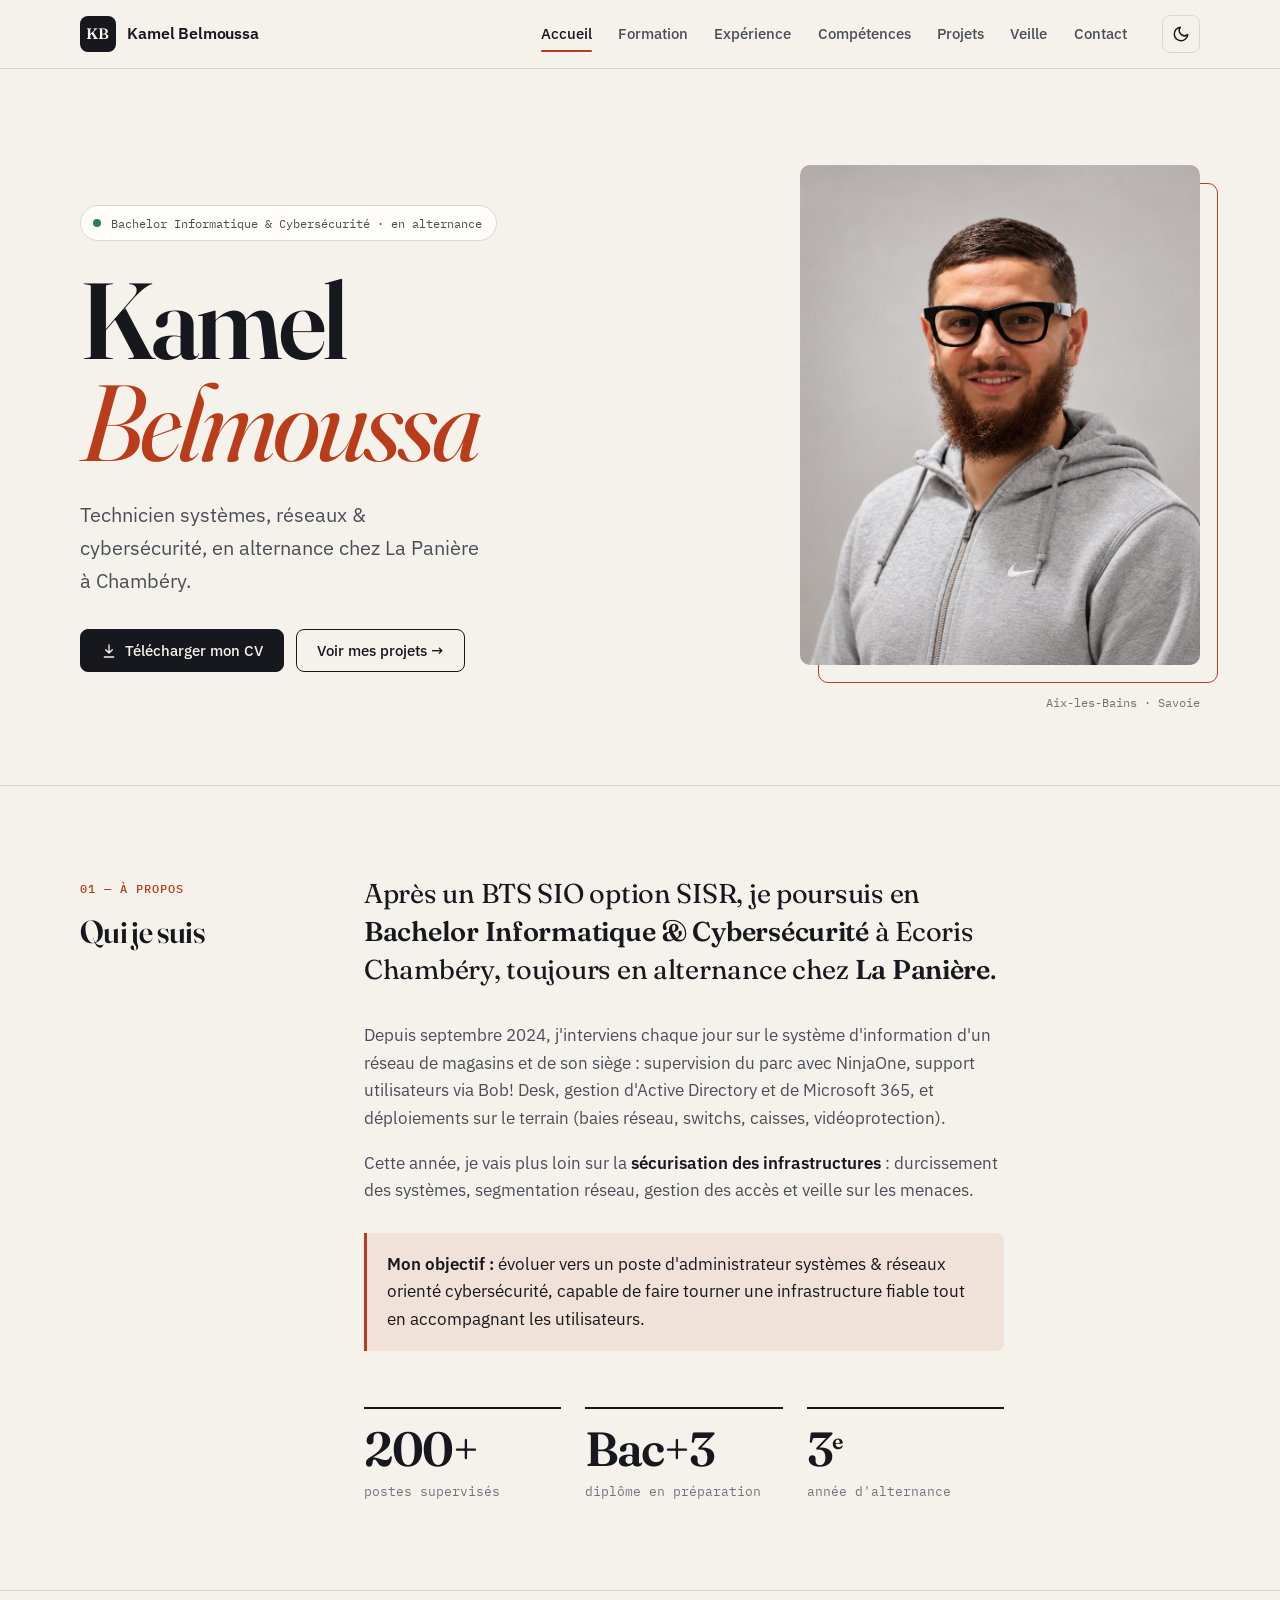
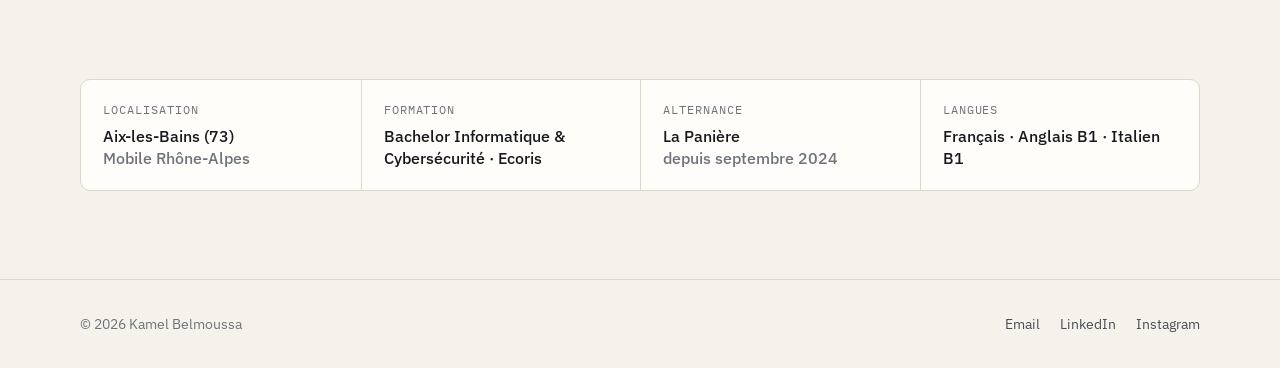
==== commit 2047ce20: "Retrait du nombre de magasins" ====
--- a/index.html
+++ b/index.html
@@ -73,13 +73,13 @@
         </div>
         <div class="prose">
           <p class="lead">Après un BTS SIO option SISR, je poursuis en <strong>Bachelor Informatique &amp; Cybersécurité</strong> à Ecoris Chambéry, toujours en alternance chez <strong>La Panière</strong>.</p>
-          <p>Depuis septembre 2024, j'interviens chaque jour sur le système d'information d'une entreprise de plus de 35 magasins : supervision du parc avec NinjaOne, support utilisateurs via Bob! Desk, gestion d'Active Directory et de Microsoft 365, et déploiements sur le terrain (baies réseau, switchs, caisses, vidéoprotection).</p>
+          <p>Depuis septembre 2024, j'interviens chaque jour sur le système d'information d'un réseau de magasins et de son siège : supervision du parc avec NinjaOne, support utilisateurs via Bob! Desk, gestion d'Active Directory et de Microsoft 365, et déploiements sur le terrain (baies réseau, switchs, caisses, vidéoprotection).</p>
           <p>Cette année, je vais plus loin sur la <strong>sécurisation des infrastructures</strong> : durcissement des systèmes, segmentation réseau, gestion des accès et veille sur les menaces.</p>
           <p class="goal"><strong>Mon objectif :</strong> évoluer vers un poste d'administrateur systèmes &amp; réseaux orienté cybersécurité, capable de faire tourner une infrastructure fiable tout en accompagnant les utilisateurs.</p>
 
           <div class="stats">
             <div class="stat"><div class="stat-value">200+</div><div class="stat-label">postes supervisés</div></div>
-            <div class="stat"><div class="stat-value">35+</div><div class="stat-label">magasins accompagnés</div></div>
+            <div class="stat"><div class="stat-value">Bac+3</div><div class="stat-label">diplôme en préparation</div></div>
             <div class="stat"><div class="stat-value">3<sup>e</sup></div><div class="stat-label">année d'alternance</div></div>
           </div>
         </div>
